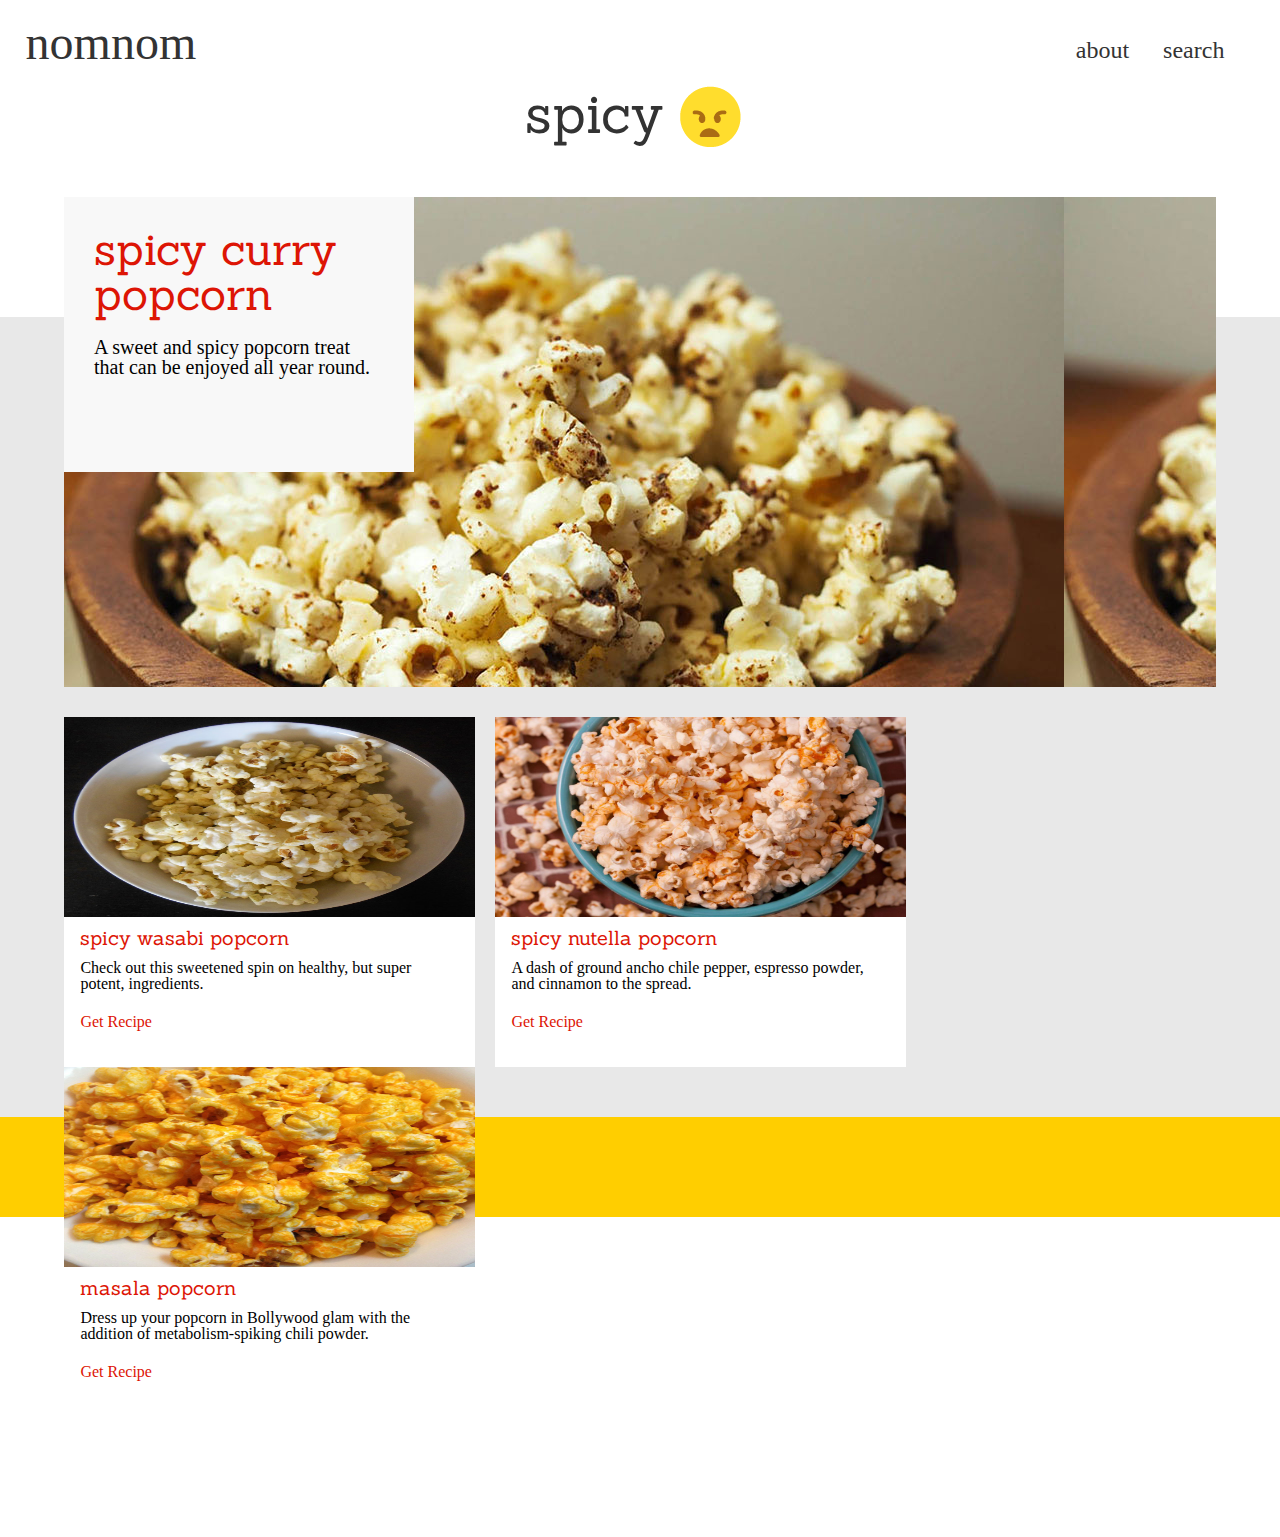
==== angry.html @ 7ad75a87 "first upload" ====
<!DOCTYPE html>
    <html>
        <head>
            <meta name=“description” content=“nomnom” />
            <meta name=“keywords” content=“nomnom” />
            <meta name=“author” content=“nomnom” />
            <link rel="stylesheet" type="text/css" href="css/normalize.css">
            <link rel="stylesheet" type="text/css" href="css/reset.css">
            <link rel="stylesheet" type="text/css" href="css/style.css">
            <title>nomnom</title>
            <script src="https://code.jquery.com/jquery-1.12.0.min.js"></script>
            <link href='https://fonts.googleapis.com/css?family=Sanchez:400,400italic' rel='stylesheet' type='text/css'>      
        </head>

        <body>
            <header>
                <div class="logo">
                    <a href="index.html">nomnom</a>
                </div>

                <nav>
                    <ul>
                        <li><a href="about.html">about</a></li>
                        <li><a href="search.html">search</a></li>
                    </ul>
                </nav>

            </header>

            <div class="title">
                <h1>spicy</h1>
                <div class="small-emoji">
                    <img src="images/angry-small.png">
                </div>
            </div>

            <div class="grey">

                <div class="structure">
                    <div id="featured-spicy">
                        <div class="recipe-title">
                            <a href="http://www.jollytime.com/recipe/spicy-curry-popcorn" target="_blank">spicy curry popcorn</a>
                            <p>A sweet and spicy popcorn treat that can be enjoyed all year round.</p>
                        </div>
                    </div>

                    <div class="more-recipes">
                        <div class="column">
                            <a href="http://www.jollytime.com/recipe/spicy-curry-popcorn" target="_blank">
                                <div class="column-img">
                                    <img src="images/wasabi.jpg">
                                </div>
                            </a>

                            <div class="column-text">
                                <p class="column-title"><a href="http://kitchenconfidante.com/simple-sundays-sweet-spicy-wasabi-popcorn-recipe" target="_blank">spicy wasabi popcorn</a></p>

                                <p class="column-blurb">Check out this sweetened spin on healthy, but super potent, ingredients.</p>

                                <div class="get-recipe">
                                    <a href="http://kitchenconfidante.com/simple-sundays-sweet-spicy-wasabi-popcorn-recipe">Get Recipe</a>
                                </div>
                            </div>
                        </div>

                        <div class="column">
                            <a href="http://www.jollytime.com/recipe/spicy-curry-popcorn" target="_blank">
                                <div class="column-img">
                                    <img src="images/spicy-nutella.jpg">
                                </div>
                            </a>

                            <div class="column-text">
                                <p class="column-title"><a href="http://www.ahealthyjalapeno.com/2012/02/spicy-nutella-popcorn-for-world-nutella.html" target="_blank">spicy nutella popcorn</a></p>

                                <p class="column-blurb">A dash of ground ancho chile pepper, espresso powder, and cinnamon to the spread.</p>

                                <div class="get-recipe">
                                    <a href="http://www.ahealthyjalapeno.com/2012/02/spicy-nutella-popcorn-for-world-nutella.html">Get Recipe</a>
                                </div>
                            </div>
                        </div>

                        <div class="column last">
                            <a href="http://www.veginspirations.com/2011/03/masala-popcorn.html" target="_blank">
                                <div class="column-img">
                                    <img src="images/masala.jpg">
                                </div>
                            </a>

                            <div class="column-text">
                                <p class="column-title"><a href="http://www.veginspirations.com/2011/03/masala-popcorn.html" target="_blank">masala popcorn</a></p>

                                <p class="column-blurb">Dress up your popcorn in Bollywood glam with the addition of metabolism-spiking chili powder.</p>

                                <div class="get-recipe">
                                    <a href="http://www.veginspirations.com/2011/03/masala-popcorn.html">Get Recipe</a>
                                </div>
                            </div>
                        </div>
                    </div>
                </div>
            </div>

            <footer>
            </footer> 
            <script src="js/main.js"></script>
          
        </body>
    </html>
---- css/style.css ----
* {
  box-sizing: border-box;
  -webkit-box-sizing: border-box;
  -moz-box-sizing: border-box;
}

header {
  overflow: hidden;
  position: relative;
  z-index: 9999;
}

nav {
  float: right;
  margin-top: 3%;
  margin-right: 2%;
  display: inline;
}

li {
  display: inline-block;
  font-family: Bryant-Bold;
  font-size: 24px;
  padding: 0px 30px 0px 0px;
}

li a {
  color: #333;
}

a {
  text-decoration: none;
}

p {
  font-family: Bryant-bold;
  font-size: 20px;
  color: #000;
}

@font-face {
  font-family: ‘Bryant’;
  src: url(Bryant.eot’);
  src: url(Bryant.woff’) format(‘woff’), 
       url(Bryant.ttf’) format(‘truetype’), 
             url(Bryant.svg’) format(‘svg’);

  font-family: ‘Bryant-bold’;
  src: url(Bryant-bold.eot’);
  src: url(Bryant-bold.woff’) format(‘woff’), 
       url(Bryant-bold.ttf’) format(‘truetype’), 
             url(Bryant-bold.svg’) format(‘svg’);
}

.speech-bubble {
  margin-top: 100px;
}

.speech-bubble h1 {
  font-family: "Sanchez";
  font-size: 2em;
  color: #000;
  text-align: center;
  margin-top: 100px;
  margin-bottom: 100px;
  width: 900px;
  position: relative;
  clear: both;
  margin: 0 auto;
}

.logo {
  font-family: Bryant-Bold;
  font-size: 48px;
  margin: 1.5% 0 0 2%;
  clear: both;
  float: left;
}

.logo a {
  color: #333333;
}

#top {
  width: 100%;
  height: 700px;
  background-size: cover;
  display: inline-block;
  margin: 0 auto;
}

video {
  position: absolute;
  top: 50%;
  left: 50%;
  -webkit-transform: translate(-50%, -50%);
  transform: translate(-50%, -50%);
  min-width: 100%;
  min-height: 100%;
  width: auto;
  height: auto;
  z-index: -1000;
  overflow: hidden;
}

.chevron {
  position: relative;
  width: 100px;
  margin: 0 auto;
  padding-top: 600px;
}

.omnom-text {
  text-align: center;
  display: table;
  width: 100%;
  height: 100%;
  position: absolute;
  top: 0;
  left: 0;
  z-index:10;
}

.omnom-text p {
  color: #333;
}

.omnom-text p {
  font-size: 70px;
  font-family: Sanchez;
  font-weight: 400;
  display: table-cell;
  vertical-align: middle;
  line-height: 70px;
  padding-bottom: 10px;
}

.emojis {
  text-align: center;
  margin-top: 50px;
  margin-bottom: 200px;
}

.happy {
  display: inline-block;
  margin-right: 50px;
}

.silly {
  display: inline-block;
  margin-right: 50px;
}

.sad {
  display: inline-block;
  margin-right: 50px;
}

.angry {
  display: inline-block;
  margin-right: 50px;
}

.daring {
  display: inline-block;
  margin-right: 50px;
}

.grey {
  background-color: #E8E8E8;
  margin-top: 150px;
  height: 800px;
}

.structure {
  top: -120px;
  position: relative;
  height: 700px;
  box-sizing: border-box;
}

.title {
  width: 18%;
  height: 100px;
  margin: 0 auto;
}

.title h1 {
  font-size: 3.43em;
  margin-top: 5%;
  margin-bottom: 1%;
  color: #333;
  font-family: "Sanchez";
  display: inline-block;
}

.small-emoji {
  display: inline-block;
  position: relative;
  top: 16px;
  left: 10px;
}

.title_menu {
  border: 1px solid #F8F8F8;
  border-radius: 5px;
  position: absolute;
  z-index: 2;
  width: 300px;
  background-color: #F8F8F8;
  padding: 0 1% 1% 1%;
  margin-top: 1%;
  display: none;
}

.title_menu li {
  display: block;
  border-bottom: 1px solid #C0C0C0;
  padding: 5% 0 5% 5%;
  color: #333;
  font-size: 1.25em;
}

#surprise {
  border: none;
}

.title:hover .title_menu {
  display: block;
}

/*sweet*/
.featured {
  margin: auto;
  width: 90%;
  height: 70%;
  background: url("../images/Apple-Pie-Popcorn1.jpg"); center center no-repeat;
  position: relative;
  box-sizing: border-box;
}

.recipe-title {
  font-family: Sanchez;
  font-size: 2.8em;
  padding-left: 30px;
  padding-top: 30px;
  padding-right: 30px;
  background-color: #F8F8F8;
  color: #dd1505;
  width: 350px;
  height: 275px;
  margin-top: 10px;
}

.recipe-title p {
  padding-top: 20px;
}

.recipe-title a {
  color: #dd1505;
}

.more-recipes {
  width: 90%;
  margin: 30px auto;
}

.column {
  background-color: #fff;
  width: 411px;
  height: 350px;
  margin-right: 20px;
  display: inline-block;
  float: left;
  box-sizing: border-box;
}

.column.last {
  background-color: #fff;
  width: 411px;
  height: 350px;
  display: inline-block;
  float: left;
  box-sizing: border-box;
}

.column-img img{
  width: 100%;
  height: 200px;
}

.column-text {
  padding: 2% 4% 0 4%;
}

.column-title {

}

.column-title a {
  color: #dd1505;
  font-family: "Sanchez";
}

.column-blurb {
  margin-top: 3%;
  font-size: 1em;
}

.get-recipe {
  padding-top: 6%;
}

.get-recipe a {
  text-decoration: none;
  font-family: Bryant-bold;
  font-size: 1em;
  color: #dd1505;
}

/*savory*/
#featured-savory {
  margin: auto;
  width: 90%;
  height: 70%;
  background: url("../images/lemony-kale.jpg"); center center no-repeat;
  position: relative;
  box-sizing: border-box;
}

/*sweet & salty*/
#featured-sweet-salty {
  margin: auto;
  width: 90%;
  height: 70%;
  background: url("../images/peanut-butter.jpg"); center center no-repeat;
  position: relative;
  box-sizing: border-box;
}

/*spicy*/
#featured-spicy {
  margin: auto;
  width: 90%;
  height: 70%;
  background: url("../images/spicy-curry.jpg"); center center no-repeat;
  position: relative;
  box-sizing: border-box;
}

footer {
  background-color: #ffce00;
  width: 100%;
  height: 100px;
}

.search-box {
  transition: width 0.6s, border-radius 0.6s, background 0.6s, box-shadow 0.6s;
  width: 40px;
  height: 30px;
  border-radius: 3px;
  border: none;
  cursor: pointer;
  background: #ebebeb;
}

.search-box + label .search-icon {
  color: black;
}
.search-box:hover {
/*  color: white;
  background: #c8c8c8;*/
  box-shadow: 0 0 0 3px #3d4752;
}
.search-box:hover + label .search-icon {
  color: white;
}
.search-box:focus {
  transition: width 0.6s cubic-bezier(0, 1.22, 0.66, 1.39), border-radius 0.6s, background 0.6s;
  border: none;
  outline: none;
  box-shadow: none;
  padding-left: 15px;
  cursor: text;
  width: 300px;
  border-radius: auto;
  background: #ebebeb;
  color: black;
}
.search-box:focus + label .search-icon {
  color: black;
}
.search-box:not(:focus) {
  text-indent: -5000px;
}

#search-submit {
  position: relative;
  left: -5000px;
}

.search-icon {
  position: relative;
  left: -30px;
  color: white;
  cursor: pointer;
}

.arrow {
    vertical-align: super;
    padding-left: 9px;
    display: inline-block;
}
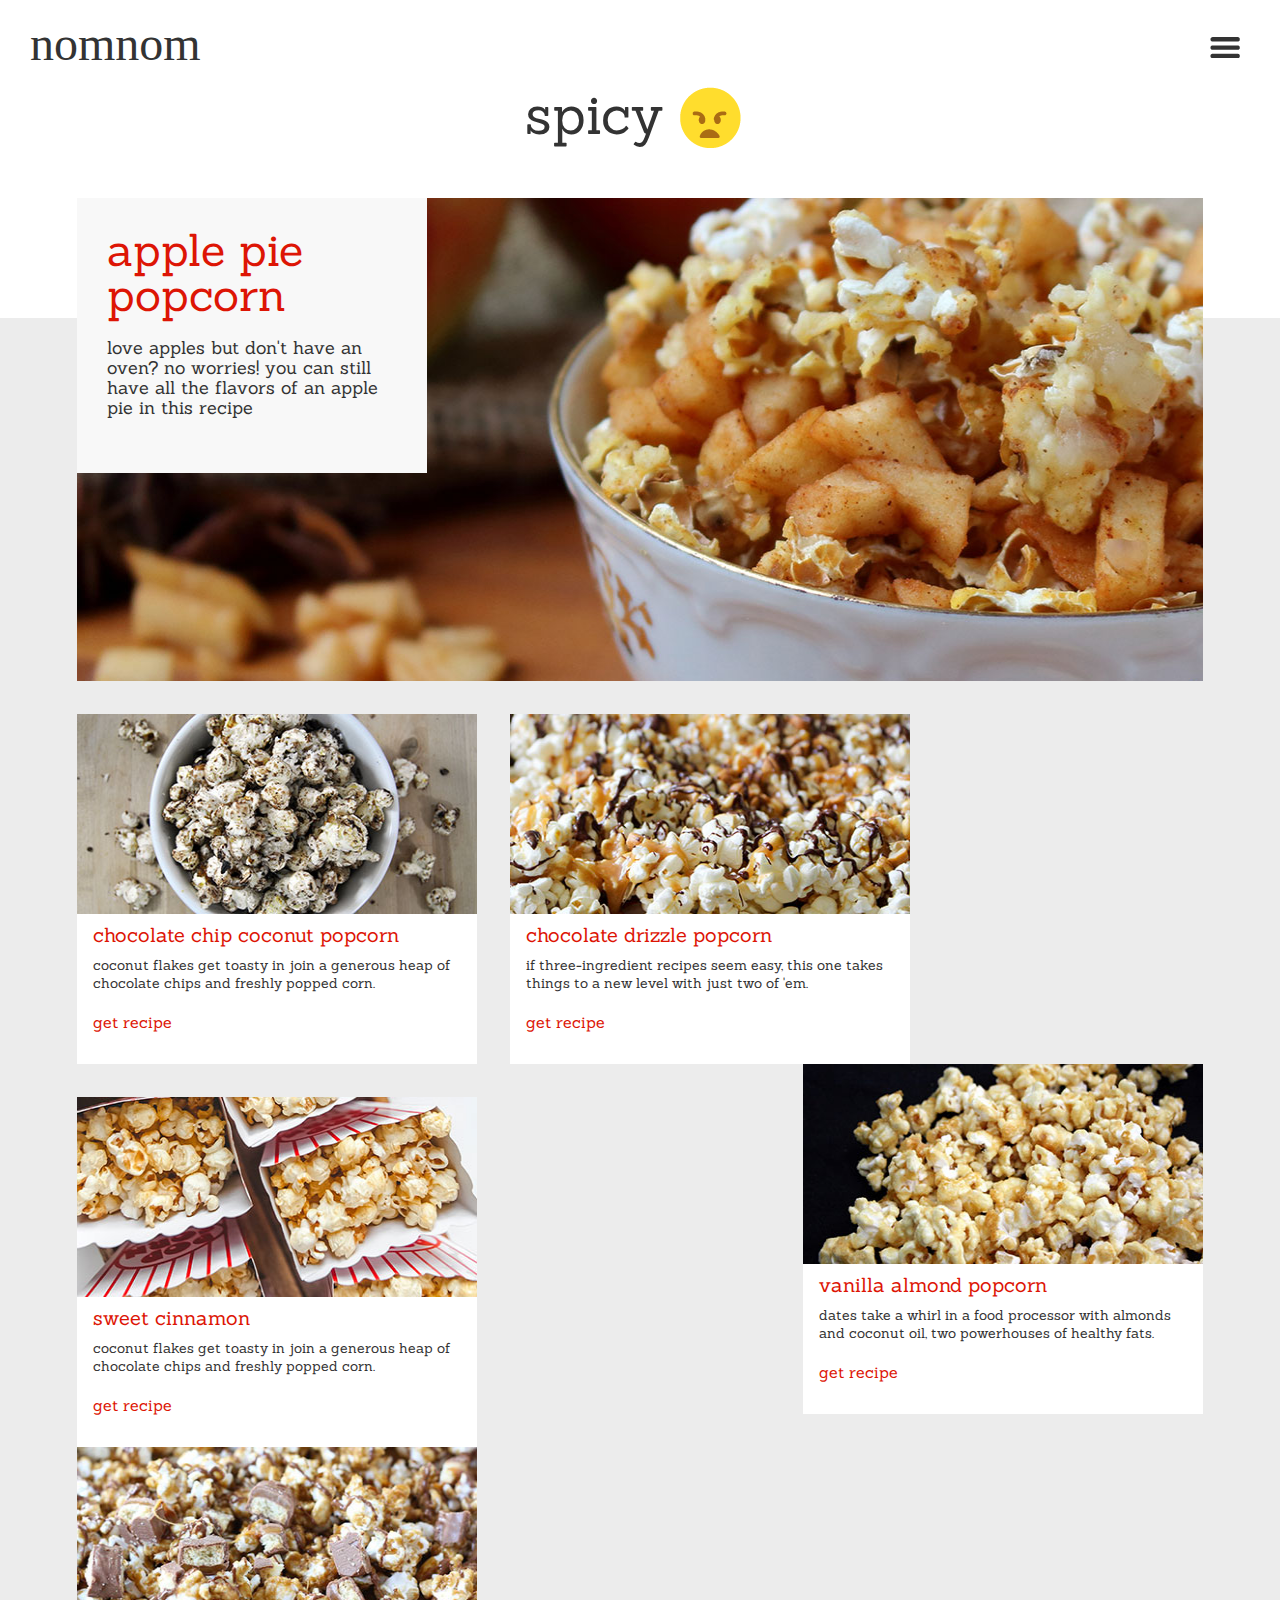
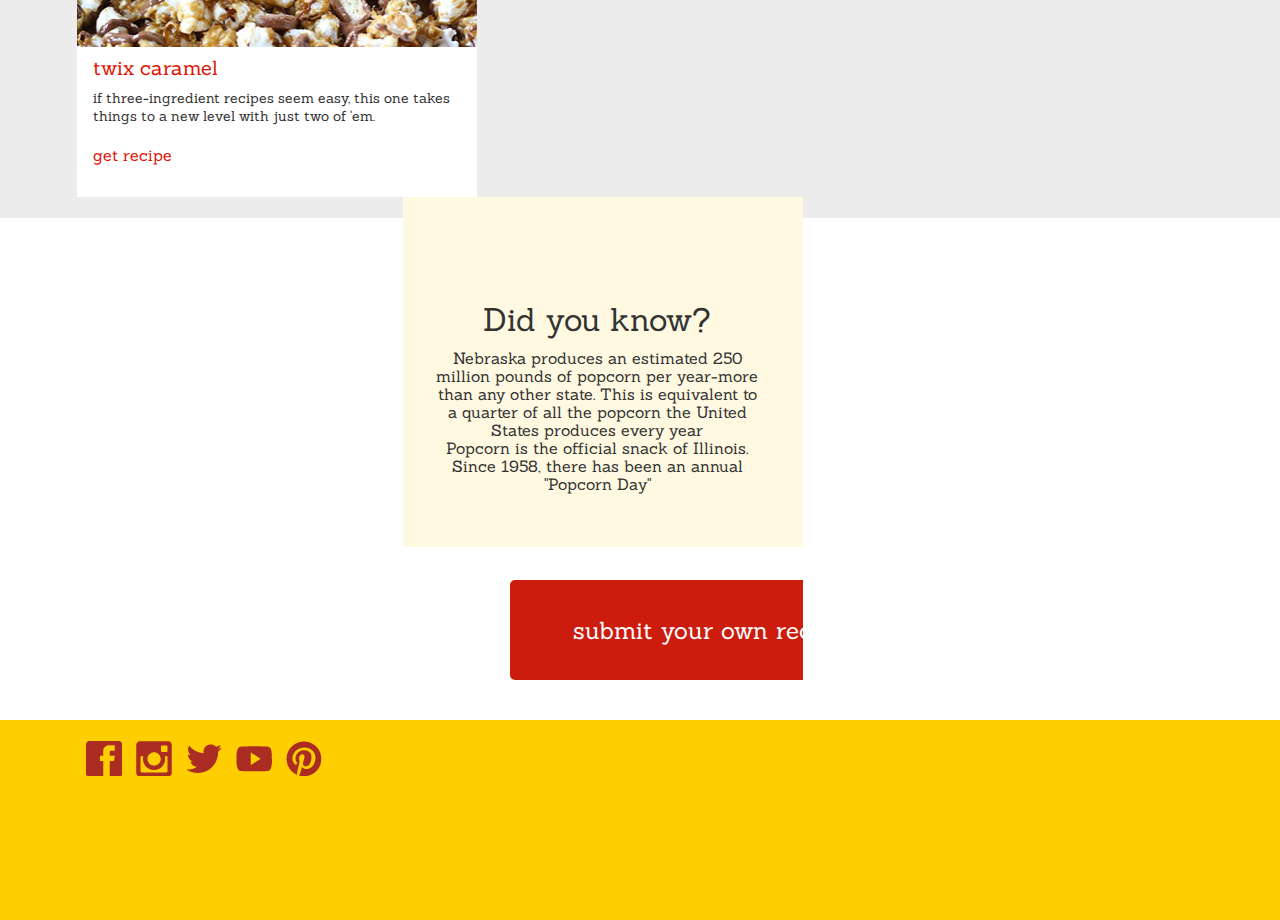
==== commit b903b2a0: "updates" ====
--- a/angry.html
+++ b/angry.html
@@ -7,25 +7,34 @@
             <link rel="stylesheet" type="text/css" href="css/normalize.css">
             <link rel="stylesheet" type="text/css" href="css/reset.css">
             <link rel="stylesheet" type="text/css" href="css/style.css">
-            <title>nomnom</title>
+            <title>angry nomnom</title>
             <script src="https://code.jquery.com/jquery-1.12.0.min.js"></script>
             <link href='https://fonts.googleapis.com/css?family=Sanchez:400,400italic' rel='stylesheet' type='text/css'>      
         </head>
 
-        <body>
+        <body id="recipe">
             <header>
                 <div class="logo">
                     <a href="index.html">nomnom</a>
                 </div>
 
+                <div class="hamburger-icon">
+                        <img src="images/hamburger.png">
+                </div>
+            </header>
                 <nav>
+                    <div class="cancel-icon">
+                        <img src="images/cancel.png">
+                    </div>
                     <ul>
-                        <li><a href="about.html">about</a></li>
-                        <li><a href="search.html">search</a></li>
+                        <li id="top-item"><a href="happy.html">sweet recipes</a></li>
+                        <li><a href="silly.html">savory recipes</a></li>
+                        <li><a href="angry.html">spicy recipes</a></li>
+                        <li><a href="sad.html">sweet &amp salty recipes</a></li>
+                        <li><a href="history.html">history of popcorn</a></li>
+                        <li id="last-item"><a href="popping-methods.html">traditional popping methods</a></li>
                     </ul>
                 </nav>
-
-            </header>
 
             <div class="title">
                 <h1>spicy</h1>
@@ -37,72 +46,153 @@
             <div class="grey">
 
                 <div class="structure">
-                    <div id="featured-spicy">
+                    <div class="featured">
                         <div class="recipe-title">
-                            <a href="http://www.jollytime.com/recipe/spicy-curry-popcorn" target="_blank">spicy curry popcorn</a>
-                            <p>A sweet and spicy popcorn treat that can be enjoyed all year round.</p>
+                            <a href="http://sweetasacookie.com/apple-pie-popcorn/" target="_blank">apple pie popcorn</a>
+                            <p>love apples but don't have an oven? no worries! you can still have all the flavors of an apple pie in this recipe</p>
                         </div>
                     </div>
 
-                    <div class="more-recipes">
-                        <div class="column">
-                            <a href="http://www.jollytime.com/recipe/spicy-curry-popcorn" target="_blank">
-                                <div class="column-img">
-                                    <img src="images/wasabi.jpg">
-                                </div>
-                            </a>
-
-                            <div class="column-text">
-                                <p class="column-title"><a href="http://kitchenconfidante.com/simple-sundays-sweet-spicy-wasabi-popcorn-recipe" target="_blank">spicy wasabi popcorn</a></p>
-
-                                <p class="column-blurb">Check out this sweetened spin on healthy, but super potent, ingredients.</p>
-
-                                <div class="get-recipe">
-                                    <a href="http://kitchenconfidante.com/simple-sundays-sweet-spicy-wasabi-popcorn-recipe">Get Recipe</a>
-                                </div>
-                            </div>
-                        </div>
-
-                        <div class="column">
-                            <a href="http://www.jollytime.com/recipe/spicy-curry-popcorn" target="_blank">
-                                <div class="column-img">
-                                    <img src="images/spicy-nutella.jpg">
-                                </div>
-                            </a>
-
-                            <div class="column-text">
-                                <p class="column-title"><a href="http://www.ahealthyjalapeno.com/2012/02/spicy-nutella-popcorn-for-world-nutella.html" target="_blank">spicy nutella popcorn</a></p>
-
-                                <p class="column-blurb">A dash of ground ancho chile pepper, espresso powder, and cinnamon to the spread.</p>
-
-                                <div class="get-recipe">
-                                    <a href="http://www.ahealthyjalapeno.com/2012/02/spicy-nutella-popcorn-for-world-nutella.html">Get Recipe</a>
-                                </div>
-                            </div>
-                        </div>
-
-                        <div class="column last">
-                            <a href="http://www.veginspirations.com/2011/03/masala-popcorn.html" target="_blank">
-                                <div class="column-img">
-                                    <img src="images/masala.jpg">
-                                </div>
-                            </a>
-
-                            <div class="column-text">
-                                <p class="column-title"><a href="http://www.veginspirations.com/2011/03/masala-popcorn.html" target="_blank">masala popcorn</a></p>
-
-                                <p class="column-blurb">Dress up your popcorn in Bollywood glam with the addition of metabolism-spiking chili powder.</p>
-
-                                <div class="get-recipe">
-                                    <a href="http://www.veginspirations.com/2011/03/masala-popcorn.html">Get Recipe</a>
-                                </div>
-                            </div>
-                        </div>
+                   <div class="recipe-parent cf">
+                        <div class="more-recipes">
+                            <div class="column">
+                                <a href="https://marlameridith.com/chocolate-chip-coconut-popcorn-recipe/" target="_blank">
+                                    <div class="column-img">
+                                        <img src="images/cacao-dusted-coconut-popcorn.jpg">
+                                    </div></a>
+
+                                <div class="column-text">
+                                    <p class="column-title"><a href="https://marlameridith.com/chocolate-chip-coconut-popcorn-recipe/" target="_blank">chocolate chip coconut popcorn</a></p>
+
+                                    <p class="column-blurb">coconut flakes get toasty in join a generous heap of chocolate chips and freshly popped corn.</p>
+
+                                    <div class="get-recipe">
+                                        <a href="https://marlameridith.com/chocolate-chip-coconut-popcorn-recipe/" target="_blank">get recipe</a>
+                                    </div>
+                                </div>
+                            </div>
+
+                            <div class="column">
+                                <a href="http://nutritiontwins.com/chocolate-drizzle-popcorn/" target="_blank">
+                                    <div class="column-img">
+                                        <img src="images/chocolate-drizzle.jpg">
+                                    </div></a>
+
+                                <div class="column-text">
+                                    <p class="column-title"><a href="http://nutritiontwins.com/chocolate-drizzle-popcorn/" target="_blank">chocolate drizzle popcorn</a></p>
+
+                                    <p class="column-blurb">if three-ingredient recipes seem easy, this one takes things to a new level with just two of 'em.</p>
+
+                                    <div class="get-recipe">
+                                        <a href="http://nutritiontwins.com/chocolate-drizzle-popcorn/" target="_blank">get recipe</a>
+                                    </div>
+                                </div>
+                            </div>
+
+                            <div id="column">
+                                <a href="http://realfoodrealdeals.com/vanilla-almond-popcorn/" target="_blank">
+                                    <div class="column-img">
+                                        <img src="images/vanilla-almond.jpg">
+                                    </div></a>
+
+                                    <div class="column-text">
+                                        <p class="column-title"><a href="http://realfoodrealdeals.com/vanilla-almond-popcorn/" target="_blank">vanilla almond popcorn</a></p>
+
+                                        <p class="column-blurb">dates take a whirl in a food processor with almonds and coconut oil, two powerhouses of healthy fats.</p>
+
+                                        <div class="get-recipe">
+                                        <a href="http://realfoodrealdeals.com/vanilla-almond-popcorn/" target="_blank">get recipe</a>
+                                        </div>
+                                    </div>
+                            </div>
+
+                            <div class="row-2">
+                                <div class="column">
+                                    <a href="http://wishwishwish.net/2015/01/cinema-sweet-popcorn-recipe/" target="_blank">
+                                        <div class="column-img">
+                                            <img src="images/cinnamon-sweet.jpg">
+                                        </div></a>
+
+                                    <div class="column-text">
+                                        <p class="column-title"><a href="http://wishwishwish.net/2015/01/cinema-sweet-popcorn-recipe/" target="_blank">sweet cinnamon</a></p>
+
+                                        <p class="column-blurb">coconut flakes get toasty in join a generous heap of chocolate chips and freshly popped corn.</p>
+
+                                        <div class="get-recipe">
+                                            <a href="http://wishwishwish.net/2015/01/cinema-sweet-popcorn-recipe/" target="_blank">get recipe</a>
+                                        </div>
+                                    </div>
+                                </div>
+
+                                <div class="column">
+                                    <a href="http://www.twopeasandtheirpod.com/twix-caramel-popcorn/" target="_blank">
+                                        <div class="column-img">
+                                            <img src="images/twix-caramel-popcorn.jpg">
+                                        </div></a>
+
+                                    <div class="column-text">
+                                    <p class="column-title"><a href="http://www.twopeasandtheirpod.com/twix-caramel-popcorn/" target="_blank">twix caramel</a></p>
+
+                                    <p class="column-blurb">if three-ingredient recipes seem easy, this one takes things to a new level with just two of 'em.</p>
+
+                                    <div class="get-recipe">
+                                        <a href="http://www.twopeasandtheirpod.com/twix-caramel-popcorn/" target="_blank">get recipe</a>
+                                    </div>
+                                </div>
+                            </div>
+
+                            <div class="did-you-know">
+                                    <div class="did-you-know-text">
+                                        <h1>Did you know?</h1>
+                                        <div class="text-1" style="font-family: Sanchez; font-size: 1em; line-height: 18px; color: #333;">Nebraska produces an estimated 250 million pounds of popcorn per year-more than any other state. This is equivalent to a quarter of all the popcorn the United States produces every year
+                                        </div>
+                                        <div class="text-2" style="font-family: Sanchez; font-size: 1em; line-height: 18px; color: #333;">Popcorn is the official snack of Illinois. Since 1958, there has been an annual "Popcorn Day"
+                                        </div>
+<!--                                         <div class="text-3" style="display:none;">Both the American Dietetic Association and the American Diabetes Association say that popcorn can be exchanged for bread for people on weight control diets
+                                        </div>
+                                        <div class="text-4" style="display:none;">Unpopped popcorn should not be stored in the refrigerator. The refrigerator will dry out the moisture in the kernels. Without the moisture, popcorn will not pop. The ideal place to store popcorn is in a cool, dry cupboard.
+                                        </div> -->                      
+                                    </div>
+                            </div>
+
+                            <button class="submit"> 
+                                <div>submit your own recipe</div>
+                            </button>
                     </div>
                 </div>
             </div>
 
-            <footer>
+            <footer class="happy-footer">
+                <ul>
+                    <li><a href="http://www.facebook.com" target="_blank">
+                            <div class="fb">
+                                <img src="images/fb.png">
+                            </div></a>
+                    </li>
+
+                    <li><a href="http://www.instagram.com" target="_blank">
+                            <div class="instagram">
+                                <img src="images/instagram.png">
+                            </div></a>
+                    </li>
+                    
+                    <li><a href="http://www.twitter.com" target="_blank">
+                            <div class="twitter">
+                                <img src="images/twitter.png">
+                            </div></a>
+                    </li>
+
+                    <li><a href="http://www.youtube.com" target="_blank">
+                            <div class="yt">
+                                <img src="images/yt.png">
+                            </div></a>
+                    </li>
+                    <li><a href="http://www.pinterest.com" target="_blank">
+                            <div class="pinterest">
+                                <img src="images/pinterest.png">
+                            </div></a>
+                    </li>
+                </ul>
             </footer> 
             <script src="js/main.js"></script>
           
--- a/css/style.css
+++ b/css/style.css
@@ -8,24 +8,97 @@
   overflow: hidden;
   position: relative;
   z-index: 9999;
+  width: auto;
+}
+
+html,
+body {
+  height: 100%;
+}
+
+.body-bg {
+  background-color: #FFF9E2;
+}
+
+
+.container-Cnt {
+  background-color: #FFF9E2;
 }
 
 nav {
-  float: right;
-  margin-top: 3%;
-  margin-right: 2%;
-  display: inline;
-}
-
-li {
-  display: inline-block;
+  background-color: #FFCE00;
+  width: 100% !important;
+  position: fixed;
+  height: 100%;
+  top: 0;
+  left: 0;
+  right: 0;
+  bottom: 0;
+  z-index: 9999;
+  display: none;
+}
+
+nav li {
+  font-family: Sanchez;
+  padding: 10px 30px 0px 0px;
+  font-size: 2em;
+  color: #333333;
+  text-align: center;
+  line-height: 54px;
+  border-bottom: 1px solid #FFE472;
+  padding-bottom: 18px;
+}
+
+nav li:hover {
+  background-color: #FFE472;
+}
+
+#top-item {
+  margin-top: 130px;
+}
+
+nav li #top-item:hover {
+  height: 100px;
+}
+
+#last-item {
+  border-bottom: none;
+}
+
+li a {
+  color: #333;
+
+}
+
+.logo {
   font-family: Bryant-Bold;
-  font-size: 24px;
-  padding: 0px 30px 0px 0px;
-}
-
-li a {
-  color: #333;
+  font-size: 3em;
+  margin: 20px 0 0px 30px;
+  float: left;
+}
+
+.logo a {
+  color: #333333;
+}
+
+.hamburger-icon {
+  display: inline-block;
+  margin: 36px 40px 0px 0px;
+  position: absolute;
+  top: 0;
+  right: 0;
+  z-index: 999;
+  cursor: pointer;
+}
+
+.cancel-icon {
+  display: inline-block;
+  margin: 32px 40px 0px 0px;
+  position: absolute;
+  top: 0;
+  right: 0;
+  z-index: 999;
+  cursor: pointer;
 }
 
 a {
@@ -33,11 +106,12 @@
 }
 
 p {
-  font-family: Bryant-bold;
+  font-family: Sanchez;
   font-size: 20px;
-  color: #000;
-}
-
+  color: #333333;
+}
+
+/*fonts*/
 @font-face {
   font-family: ‘Bryant’;
   src: url(Bryant.eot’);
@@ -52,41 +126,41 @@
              url(Bryant-bold.svg’) format(‘svg’);
 }
 
-.speech-bubble {
-  margin-top: 100px;
-}
-
-.speech-bubble h1 {
+.intro {
+  margin-top: 60px;
+  margin-bottom: 60px;
+  line-height: 35px;
+  text-align: center;
+}
+
+.intro h1 {
   font-family: "Sanchez";
-  font-size: 2em;
+  font-size: 1.8em;
   color: #000;
-  text-align: center;
+  display: inline-block;
   margin-top: 100px;
   margin-bottom: 100px;
-  width: 900px;
+  width: 45%;
   position: relative;
   clear: both;
   margin: 0 auto;
 }
 
-.logo {
-  font-family: Bryant-Bold;
-  font-size: 48px;
-  margin: 1.5% 0 0 2%;
-  clear: both;
-  float: left;
-}
-
-.logo a {
-  color: #333333;
+.intro-2 p{
+  font-size: 3em;
+  font-family: Sanchez;
+  text-align: center;
+  margin-bottom: 20px;
 }
 
 #top {
   width: 100%;
-  height: 700px;
+  height: 100%;
   background-size: cover;
   display: inline-block;
   margin: 0 auto;
+  position: relative;
+  overflow: hidden; 
 }
 
 video {
@@ -98,16 +172,20 @@
   min-width: 100%;
   min-height: 100%;
   width: auto;
-  height: auto;
-  z-index: -1000;
+  /*height: 100%;*/
+  z-index: -100;
   overflow: hidden;
 }
 
 .chevron {
-  position: relative;
-  width: 100px;
-  margin: 0 auto;
-  padding-top: 600px;
+  position: absolute;
+  left:0;
+  bottom:20px;
+  width: 100%;
+  text-align: center;
+}
+.chevron img {
+  display: inline-block;
 }
 
 .omnom-text {
@@ -118,27 +196,47 @@
   position: absolute;
   top: 0;
   left: 0;
-  z-index:10;
+  z-index: 10;
 }
 
 .omnom-text p {
-  color: #333;
-}
-
-.omnom-text p {
-  font-size: 70px;
+  font-size: 6em;
   font-family: Sanchez;
   font-weight: 400;
   display: table-cell;
   vertical-align: middle;
   line-height: 70px;
-  padding-bottom: 10px;
+  padding-bottom: 40px;
+  color: #333;
+}
+
+.omnom-text-2 p {
+  font-size: 2em;
+  text-align: center;
+  display: table;
+  width: 100%;
+  height: 100%;
+  position: absolute;
+  top: 0;
+  left: 0;
+  z-index: 10;
+  margin-top: 300px;
+}
+
+.omnom-text-2 p {
+  font-size: 30px;
+  font-family: Sanchez;
+  font-weight: 400;
+  display: table-cell;
+  vertical-align: middle;
+  line-height: 70px;
+  color: #333;
+  padding-top: 90px;
 }
 
 .emojis {
   text-align: center;
-  margin-top: 50px;
-  margin-bottom: 200px;
+  margin: 20px 0 50px 10px;
 }
 
 .happy {
@@ -146,30 +244,137 @@
   margin-right: 50px;
 }
 
+#happy-text p{
+  opacity: 0;
+  color: #333;
+  font-size: 1.5em;
+  margin-top: 10px;
+}
+
+.happy:hover #happy-text p{
+  opacity: 1;
+}
+
 .silly {
   display: inline-block;
   margin-right: 50px;
 }
 
+#silly-text p{
+  opacity: 0;
+  color: #333;
+  font-size: 1.5em;
+  margin-top: 10px;
+}
+
+.silly:hover #silly-text p{
+  opacity: 1;
+}
+
 .sad {
   display: inline-block;
   margin-right: 50px;
 }
 
+#sad-text p{
+  opacity: 0;
+  color: #333;
+  font-size: 1.5em;
+  margin-top: 10px;
+}
+
+.sad:hover #sad-text p{
+  opacity: 1;
+}
+
 .angry {
   display: inline-block;
   margin-right: 50px;
 }
 
-.daring {
-  display: inline-block;
-  margin-right: 50px;
+#angry-text p{
+  opacity: 0;
+  color: #333;
+  font-size: 1.5em;
+  margin-top: 10px;
+}
+
+.angry:hover #angry-text p{
+  opacity: 1;
+}
+
+#featured {
+  margin: 0 auto;
+  width: 88%;
+  height: 50vh;
+  background: url("../images/Apple-Pie-Popcorn1.jpg"); center center no-repeat;
+  background-size: cover;
+  box-sizing: border-box;
+  margin-bottom: 33px;
+  margin-top: 80px;
+}
+
+.tag {
+  background-color: #ffce00;
+  right: 6%;
+  margin-left: -5rem;
+  padding: .75rem .5rem;
+  position: absolute;
+  text-align: center;
+  text-transform: uppercase;
+  width: 11.25rem;
+}
+
+.tag p {
+  color: #ffffff;
+  text-align: center;
+  font-style: 1.25em; 
+  font-family: Bryant-Bold;
+}
+
+#recipe-title {
+  font-family: Sanchez;
+  font-size: 2em;
+  padding-left: 1em;
+  padding-top: 1.5%;
+  padding-right: 30px;
+  background-color: #fff;
+  color: #dd1505;
+  width: 380px;
+  height: 45%;
+  margin-top: 10px;
+}
+
+#recipe-title p {
+  font-family: Sanchez;
+  line-height: 20px;
+  font-size: .5em;
+  padding-top: 5%;
+}
+
+#recipe-title a {
+  color: #dd1505;
+}
+
+#get-recipe a {
+  text-decoration: none;
+  font-family: Sanchez;
+  font-size: 1em;
+  color: #CC1C0E;
+  margin-left: 2.5%;
+}
+
+/*general styes for each recipe page*/
+#recipe {
+  background-color: white;
 }
 
 .grey {
-  background-color: #E8E8E8;
+  background-color: #ECECEC;
   margin-top: 150px;
-  height: 800px;
+  top: 0;
+  left: 0;
+  height: 1500px;
 }
 
 .structure {
@@ -194,46 +399,32 @@
   display: inline-block;
 }
 
+.title-sad {
+  width: 30%;
+  margin-left: 20%;
+}
+
+.title-sad h1 {
+  font-size: 3.43em;
+  margin-top: 5%;
+  margin-bottom: 1%;
+  color: #333;
+  font-family: "Sanchez";
+  display: inline-block;
+}
+
 .small-emoji {
   display: inline-block;
   position: relative;
   top: 16px;
   left: 10px;
-}
-
-.title_menu {
-  border: 1px solid #F8F8F8;
-  border-radius: 5px;
-  position: absolute;
-  z-index: 2;
-  width: 300px;
-  background-color: #F8F8F8;
-  padding: 0 1% 1% 1%;
-  margin-top: 1%;
-  display: none;
-}
-
-.title_menu li {
-  display: block;
-  border-bottom: 1px solid #C0C0C0;
-  padding: 5% 0 5% 5%;
-  color: #333;
-  font-size: 1.25em;
-}
-
-#surprise {
-  border: none;
-}
-
-.title:hover .title_menu {
-  display: block;
 }
 
 /*sweet*/
 .featured {
   margin: auto;
-  width: 90%;
-  height: 70%;
+  width: 88%;
+  height: 69%;
   background: url("../images/Apple-Pie-Popcorn1.jpg"); center center no-repeat;
   position: relative;
   box-sizing: border-box;
@@ -254,33 +445,47 @@
 
 .recipe-title p {
   padding-top: 20px;
+  font-family: Sanchez;
+  line-height: 20px;
+  font-size: .4em;
 }
 
 .recipe-title a {
   color: #dd1505;
 }
 
+.recipe-parent {
+  width: 100%;
+  clear: both;
+}
+
 .more-recipes {
-  width: 90%;
-  margin: 30px auto;
+  width: 88%;
+  padding-top: 33px;
+  margin: 0 auto;
+}
+
+#more-recipes {
+  width: 88%;
+  margin: 0 auto;
+  overflow: hidden;
+  margin-bottom: 80px;
 }
 
 .column {
   background-color: #fff;
-  width: 411px;
+  width: 400px;
   height: 350px;
-  margin-right: 20px;
-  display: inline-block;
   float: left;
   box-sizing: border-box;
-}
-
-.column.last {
+  margin-right: 33px;
+}
+
+#column {
   background-color: #fff;
-  width: 411px;
+  width: 400px;
   height: 350px;
-  display: inline-block;
-  float: left;
+  float: right;
   box-sizing: border-box;
 }
 
@@ -291,10 +496,6 @@
 
 .column-text {
   padding: 2% 4% 0 4%;
-}
-
-.column-title {
-
 }
 
 .column-title a {
@@ -304,7 +505,9 @@
 
 .column-blurb {
   margin-top: 3%;
-  font-size: 1em;
+  font-size: .9em;
+  font-family: Sanchez;
+  line-height: 18px;
 }
 
 .get-recipe {
@@ -313,16 +516,16 @@
 
 .get-recipe a {
   text-decoration: none;
-  font-family: Bryant-bold;
+  font-family: Sanchez;
   font-size: 1em;
   color: #dd1505;
 }
 
 /*savory*/
-#featured-savory {
+.featured-savory {
   margin: auto;
-  width: 90%;
-  height: 70%;
+  width: 88%;
+  height: 69%;
   background: url("../images/lemony-kale.jpg"); center center no-repeat;
   position: relative;
   box-sizing: border-box;
@@ -348,67 +551,781 @@
   box-sizing: border-box;
 }
 
+.more-recipes .row-2 {
+  margin-top: 383px;
+  overflow: hidden;
+}
+
+.did-you-know {
+  background-color: #FFF9E2;
+  width: 400px;
+  height: 350px;
+  display: inline-block;
+  float: right;
+  box-sizing: border-box;
+}
+
+.did-you-know-text {
+  width: 90%;
+  padding-left: 7%;
+  padding-top: 25%;
+  text-align: center;
+}
+
+.did-you-know h1 {
+  font-size: 2em;
+  font-family: Sanchez;
+  color: #333;
+  padding-top: 2%;
+  padding-bottom: 4%;
+}
+
+.did-you-know p {
+  font-size: 1em;
+  font-family: Sanchez;
+  color: #333;
+  line-height: 18px;
+}
+
 footer {
   background-color: #ffce00;
   width: 100%;
+  height: 200px;
+}
+
+footer li .fb{
+  display: inline-block;
+  margin-top: 20px;
+  margin-left: 76px;
+}
+
+footer li {
+  display: inline-block;
+  text-align: center;
+  margin-left: 10px;
+}
+
+.happy-footer {
+  margin-top: 40px;
+}
+
+/*history*/
+#top-image {
+  background-color: #FFF1B6;
+  z-index: -100;
+  height: 100%;
+}
+
+.date p {
+  margin-top: 40px;
+  text-align: center;
+  font-size: 4em;
+  font-family: Sanchez;
+}
+
+.text-1 p {
+  margin-top: 10px;
+  text-align: center;
+  font-size: 1.5em;
+  font-family: Sanchez;
+}
+
+.divider-top {
+  border-top: 1px solid #FFCE00;
+  width: 300px;
+  margin-top: 16px;
+  margin-left: 570px;
+}
+
+.squanto {
+  text-align: center;
+  margin-top: 30px;
+}
+
+.text-2 p {
+  width: 52%;
+  text-align: center;
+  margin: 40px 0 100px 340px;
+  font-family: Sanchez;
+  line-height: 24px;
+}
+
+.second {
+  background-color: #fff;
+  width: 100%;
+  height: 600px;
+}
+
+.second .date p {
+  margin-top: 50px;
+  text-align: center;
+  font-size: 4em;
+  font-family: Sanchez;
+}
+
+.second .text-2 p {
+  width: 52%;
+  text-align: center;
+  margin-top: 100px;
+  margin-left: 340px;
+  font-family: Sanchez;
+}
+
+.states {
+  text-align: center;
+  margin-top: 50px;
+}
+
+.third {
+  background-color: #FFF1B6;
+  width: 100%;
+  height: 750px;
+}
+
+.third .date p {
+  padding-top: 50px;
+  text-align: center;
+  font-size: 4em;
+  font-family: Sanchez;
+}
+
+.third .text-2 p {
+  width: 52%;
+  text-align: center;
+  margin-top: 410px;
+  margin-left: 340px;
+  font-family: Sanchez;
+}
+
+.fourth {
+  background-color: #fff;
+  width: 100%;
+  height: 700px;
+}
+
+.fourth .date p {
+  text-align: center;
+  font-size: 4em;
+  font-family: Sanchez;
+}
+
+.fourth .text-2 p {
+  width: 52%;
+  text-align: center;
+  margin-top: 410px;
+  margin-left: 340px;
+  font-family: Sanchez;
+}
+
+/**
+ * For modern browsers
+ * 1. The space content is one way to avoid an Opera bug when the
+ *    contenteditable attribute is included anywhere else in the document.
+ *    Otherwise it causes space to appear at the top and bottom of elements
+ *    that are clearfixed.
+ * 2. The use of `table` rather than `block` is only necessary if using
+ *    `:before` to contain the top-margins of child elements.
+ */
+.cf:before,
+.cf:after {
+    content: " "; /* 1 */
+    display: table; /* 2 */
+}
+
+.cf:after {
+    clear: both;
+}
+
+/**
+ * For IE 6/7 only
+ * Include this rule to trigger hasLayout and contain floats.
+ */
+.cf {
+    *zoom: 1;
+}
+
+.submit {
+  font-family: Sanchez;
+  background-color: #CC1C0E;
+  border: none;
+  width: 400px;
   height: 100px;
-}
-
-.search-box {
-  transition: width 0.6s, border-radius 0.6s, background 0.6s, box-shadow 0.6s;
-  width: 40px;
-  height: 30px;
-  border-radius: 3px;
+  margin-top: 33px;
+  font-size: 1.5em;
+  color: white;
+  border-radius: 5px;
+  margin-left: 433px;
+}
+
+.submit:hover {
+  background-color: #B71B0E;
+}
+
+/*submit your own recipe*/
+.title-submit {
+  text-align: center;
+  margin-bottom: 5%;
+}
+
+.title-submit h1 {
+  font-size: 3.43em;
+  margin-top: 5%;
+  color: #333;
+  font-family: "Sanchez";
+  display: inline-block;
+}
+
+form {
+  width: 100%;
+  height: 50%;
+}
+
+.create-recipe {
+  float: left;
+  width: 90%;
+  margin: 1.5em 5%;
+  display: block;
+  box-sizing: border-box;
+}
+
+input {
+  color: red;
+  border: 0;
+  -webkit-appearance: none;
+  line-height: normal;
+  font-family: Sanchez;
+}
+
+.create-recipe__info {
+  width: 59.26%;
+  float: right;
+}
+
+.create-recipe__info li {
+  width: 100%;
+  margin: .5rem auto;
+  float: left;
+}
+
+.create-recipe__info li label {
+  float: left;
+  margin-bottom: .25rem;
+  margin-right: .25rem;
+  color: #333;
+  font-family: Sanchez;
+}
+
+.create-recipe__info li input[type="text"], .create-recipe__info li textarea {
+  float: left;
+  clear: both;
+  width: 100%;
+  height: 2.5rem;
+  line-height: 1.5rem;
+  padding: .25rem .5rem;
+  border-radius: 0;
+  color: #4d4d4d!important;
+  font-size: 1rem;
+}
+
+.create-recipe__left-rail {
+  width: 34%;
+  position: relative;
+  float: left;
+}
+
+.create-recipe__left-rail>div {
+  float: left;
+  width: 100%;
+}
+
+.create-recipe .add-photo {
+  width: 276px;
+  height: 185px;
+  margin-left: 0;
+}
+
+.create-recipe .icon--picture.gray {
+  width: 276px;
+  height: 185px;
+  background-position: center 35px;
+  background-size: 36%;
+  position: relative;
+  left: 0;
+  top: 0;
+  display: block;
+  transform: scale(1);
+  opacity: .7;
+}
+
+.icon--picture.gray {
+  background-image: url(http://images.media-allrecipes.com/ar-images/icons/pic-icon-gray.svg);
+}
+
+.create-recipe__info.stats {
+  width: 100%;
+}
+
+.create-recipe__info.stats li {
+  width: 110px;
+  white-space: nowrap;
+  margin-left: 0;
+  margin-right: 0;
+}
+
+.create-recipe__info.stats li {
+  margin-left: 60px;
+}
+
+.create-recipe__info.stats li label {
+  white-space: nowrap;
+}
+
+.create-recipe__info li input[type="text"], .create-recipe__info li textarea {
+  float: left;
+  clear: both;
+  width: 100%;
+  height: 2.5rem;
+  line-height: 1.5rem;
+  padding: .25rem .5rem;
+  border-radius: 0;
+  color: #4d4d4d!important;
+  font-size: 1rem;
+}
+
+.create-recipe__info.stats li .italic, .create-recipe__info.stats li .grid-col__video__text {
+  font-family: Sanchez;
+  font-style: italic;
+}
+
+/* RESPONSIVE: Tablet*/
+@media only screen and (min-width: 768px) and (max-width: 1024px) {
+.logo {
+  margin-left: 15px;
+  }
+
+.hamburger-icon {
+  margin-right: 20px;
+}
+}
+
+/* RESPONSIVE: Phone*/
+@media only screen and (max-width: 767px) {
+/*global*/
+.logo {
+  font-family: Bryant-Bold;
+  font-size: 2em;
+  margin: 16px 0 0px 20px;
+  float: left;
+}
+
+.hamburger-icon {
+  display: inline-block;
+  margin: 20px 25px 0px 0px;
+  position: absolute;
+  top: 0;
+  right: 0;
+  z-index: 999;
+  cursor: pointer;
+}
+
+.cancel-icon {
+  display: inline-block;
+  margin: 23px 32px 0px 0px;
+  position: absolute;
+  top: 0;
+  right: 0;
+  z-index: 999;
+  cursor: pointer;
+}
+
+nav li {
+  font-family: Sanchez;
+  padding: 0px 30px 0px 0px;
+  font-size: 2em;
+  color: #333333;
+  text-align: center;
+  line-height: 54px;
+  border-bottom: 1px solid #FFE472;
+  padding-bottom: 18px;
+  padding-left: 20px;
+}
+
+/*phone homepage*/
+.omnom-text {
+  text-align: center;
+  display: table;
+  width: 100%;
+  height: 100%;
+  position: absolute;
+  top: 0;
+  left: 0;
+  z-index: 10;
+}
+
+.omnom-text p {
+  font-size: 3em;
+  font-family: Sanchez;
+  font-weight: 400;
+  display: table-cell;
+  vertical-align: middle;
+  line-height: 70px;
+  padding-bottom: 40px;
+  color: #333;
+}
+
+.omnom-text-2 p{
+  font-size: 1.5em;
+  text-align: center;
+  display: table;
+  width: 100%;
+  height: 100%;
+  position: absolute;
+  top: 20;
+  left: 0;
+  z-index: 10;
+  line-height: 22px;
+}
+
+.intro h1 {
+  font-family: "Sanchez";
+  font-size: 1.3em;
+  color: #000;
+  display: inline-block;
+  margin-top: 100px;
+  margin-bottom: 100px;
+  width: 90%;
+  position: relative;
+  clear: both;
+  margin: 0 auto;
+  line-height: 28px;
+}
+
+.intro-2 p{
+  font-size: 2em;
+  font-family: Sanchez;
+  text-align: center;
+  margin-bottom: 20px;
+}
+
+.emojis {
+  text-align: center;
+  padding-left: 30px;
+}
+
+#happy-text p{
+  opacity: 0;
+  color: #333;
+  font-size: 1.5em;
+  margin-top: 10px;
+  margin-bottom: 14px;
+}
+
+#silly-text p{
+  opacity: 0;
+  color: #333;
+  font-size: 1.5em;
+  margin-top: 10px;
+  margin-bottom: 14px;
+}
+
+#sad-text p{
+  opacity: 0;
+  color: #333;
+  font-size: 1.5em;
+  margin-top: 10px;
+  margin-bottom: 14px;
+}
+
+/*phone happy*/
+#recipe {
+  background-color: white;
+}
+
+#featured {
+  margin: 0 auto;
+  width: 88%;
+  height: 50vh;
+  background: url("../images/Apple-Pie-Popcorn1.jpg"); center center no-repeat;
+  background-size: cover;
+  box-sizing: border-box;
+  margin-bottom: 33px;
+  margin-top: 80px;
+}
+/*
+.tag {
+  background-color: #CC1C0E;
+  left: 50%;
+  margin-left: -5rem;
+  padding: .75rem .5rem;
+  position: absolute;
+  text-align: center;
+  text-transform: uppercase;
+  top: 82rem;
+  width: 11.25rem;
+  z-index: 2;
+}
+
+.tag p {
+  color: #ffffff;
+  text-align: center;
+  font-style: 1.25em; 
+  font-family: Bryant-Bold;
+}*/
+
+#recipe-title {
+  font-family: Sanchez;
+  font-size: 2em;
+  padding-left: 1em;
+  padding-top: 1.5%;
+  background-color: #fff;
+  color: #dd1505;
+  width: 100%;
+  height: 40%;
+  margin-top: 10px;
+}
+
+#recipe-title p {
+  padding-top: 10px;
+  font-family: Sanchez;
+  line-height: 20px;
+  font-size: .5em;
+}
+
+#recipe-title a {
+  color: #dd1505;
+}
+
+#get-recipe a {
+  text-decoration: none;
+  font-family: Sanchez;
+  font-size: .5em;
+  color: #CC1C0E;
+}
+
+.grey {
+  background-color: #ECECEC;
+  margin-top: 150px;
+  top: 0;
+  left: 0;
+  height: 2500px;
+}
+
+.structure {
+  top: -120px;
+  position: relative;
+  height: 700px;
+  box-sizing: border-box;
+}
+
+.title {
+  width: 18%;
+  margin: 0 auto;
+}
+
+.title h1 {
+  font-size: 3.43em;
+  margin-top: 5%;
+  color: #333;
+  font-family: "Sanchez";
+  display: inline-block;
+}
+
+.small-emoji {
+  display: inline-block;
+  position: relative;
+  top: 16px;
+  left: 10px;
+}
+
+.featured {
+  margin: auto;
+  width: 94%;
+  height: 350px;
+  background: url("../images/Apple-Pie-Popcorn1.jpg"); center center no-repeat;
+  position: relative;
+  box-sizing: border-box;
+}
+
+.recipe-title {
+  font-family: Sanchez;
+  font-size: 1.25em;
+  padding-left: 30px;
+  padding-top: 20px;
+  padding-right: 30px;
+  background-color: #F8F8F8;
+  color: #dd1505;
+  width: 380px;
+  height: 33%;
+  margin-top: 10px;
+}
+
+.recipe-title p {
+  padding-top: 12px;
+  font-family: Sanchez;
+  line-height: 16px;
+  font-size: .7em;
+}
+
+.recipe-title a {
+  color: #dd1505;
+}
+
+.recipe-parent {
+  width: 100%;
+  clear: both;
+}
+
+.more-recipes {
+  width: 94%;
+  padding-top: 33px;
+  margin: 0 auto;
+}
+
+.column {
+  background-color: #fff;
+  width: 100%;
+  height: 350px;
+  box-sizing: border-box;
+  margin-bottom: 10px;
+}
+
+#column {
+  background-color: #fff;
+  width: 100%;
+  height: 350px;
+  box-sizing: border-box;
+  margin-bottom: 10px;
+}
+
+.column-img img{
+  width: 100%;
+  height: 200px;
+}
+
+.column-text {
+  padding: 2% 4% 0 4%;
+}
+
+.column-title a {
+  color: #dd1505;
+  font-family: "Sanchez";
+}
+
+.column-blurb {
+  margin-top: 3%;
+  font-size: .9em;
+  font-family: Sanchez;
+  line-height: 18px;
+}
+
+.get-recipe {
+  padding-top: 6%;
+}
+
+.get-recipe a {
+  text-decoration: none;
+  font-family: Sanchez;
+  font-size: 1em;
+  color: #dd1505;
+}
+
+.more-recipes .row-2 {
+  clear: both;
+  margin-bottom: 33px;
+}
+
+.did-you-know {
+  background-color: #FFF9E2;
+  width: 400px;
+  height: 350px;
+  display: inline-block;
+  box-sizing: border-box;
+  text-align: center;
+}
+
+.did-you-know-text {
+  width: 90%;
+  padding-left: 12%;
+  padding-top: 28%;
+  text-align: center;
+}
+
+.did-you-know h1 {
+  font-size: 2em;
+  font-family: Sanchez;
+  color: #333;
+  padding-top: 2%;
+  padding-bottom: 4%;
+}
+
+.did-you-know p {
+  font-size: 1em;
+  font-family: Sanchez;
+  color: #333;
+  line-height: 18px;
+}
+
+.submit {
+  font-family: Sanchez;
+  background-color: #CC1C0E;
   border: none;
-  cursor: pointer;
-  background: #ebebeb;
-}
-
-.search-box + label .search-icon {
-  color: black;
-}
-.search-box:hover {
-/*  color: white;
-  background: #c8c8c8;*/
-  box-shadow: 0 0 0 3px #3d4752;
-}
-.search-box:hover + label .search-icon {
+  width: 94%;
+  height: 100px;
+  margin-top: 33px;
+  font-size: 1em;
   color: white;
-}
-.search-box:focus {
-  transition: width 0.6s cubic-bezier(0, 1.22, 0.66, 1.39), border-radius 0.6s, background 0.6s;
-  border: none;
-  outline: none;
-  box-shadow: none;
-  padding-left: 15px;
-  cursor: text;
-  width: 300px;
-  border-radius: auto;
-  background: #ebebeb;
-  color: black;
-}
-.search-box:focus + label .search-icon {
-  color: black;
-}
-.search-box:not(:focus) {
-  text-indent: -5000px;
-}
-
-#search-submit {
-  position: relative;
-  left: -5000px;
-}
-
-.search-icon {
-  position: relative;
-  left: -30px;
-  color: white;
-  cursor: pointer;
-}
-
-.arrow {
-    vertical-align: super;
-    padding-left: 9px;
-    display: inline-block;
-}
-
+  border-radius: 5px;
+  position: relative;
+}
+
+.submit:hover {
+  background-color: #B71B0E;
+}
+
+/*phone history*/
+#top-image {
+  z-index: -100;
+  height: 100%;
+}
+
+.date p {
+  margin-top: 40px;
+  text-align: center;
+  font-size: 2.7em;
+  font-family: Sanchez;
+}
+
+.text-1 p {
+  margin-top: 10px;
+  position: relative;
+  text-align: center;
+  font-size: 1.4em;
+  font-family: Sanchez;
+}
+
+.title {
+  width: 18%;
+  height: 100px;
+  margin: 0 auto;
+}
+
+.title h1 {
+  font-size: 2.5em;
+  margin-top: 5%;
+  margin-bottom: 1%;
+  color: #333;
+  font-family: "Sanchez";
+  display: inline-block;
+  text-align: center;
+}
+
+footer {
+  background-color: #ffce00;
+  width: 100%;
+  height: 150px;
+}
+
+footer li .fb{
+  margin-left: 70px;
+}
+}
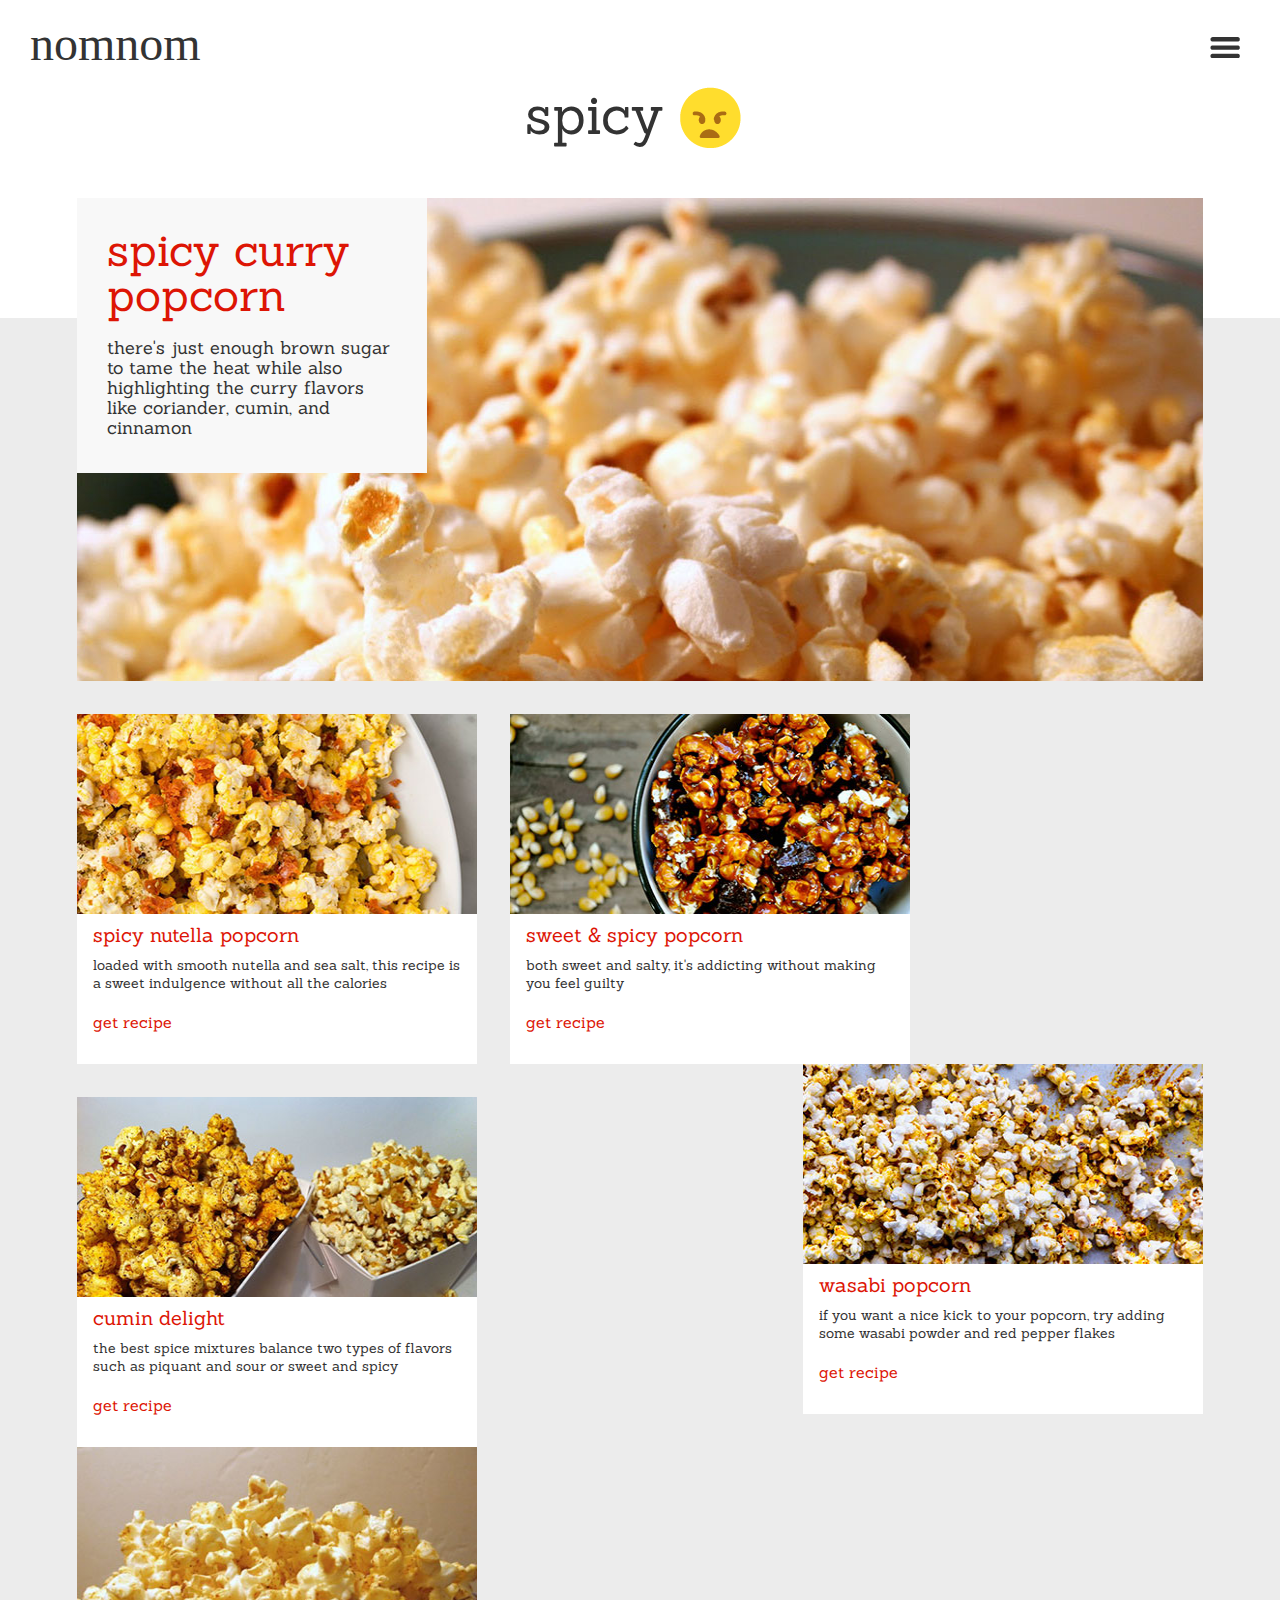
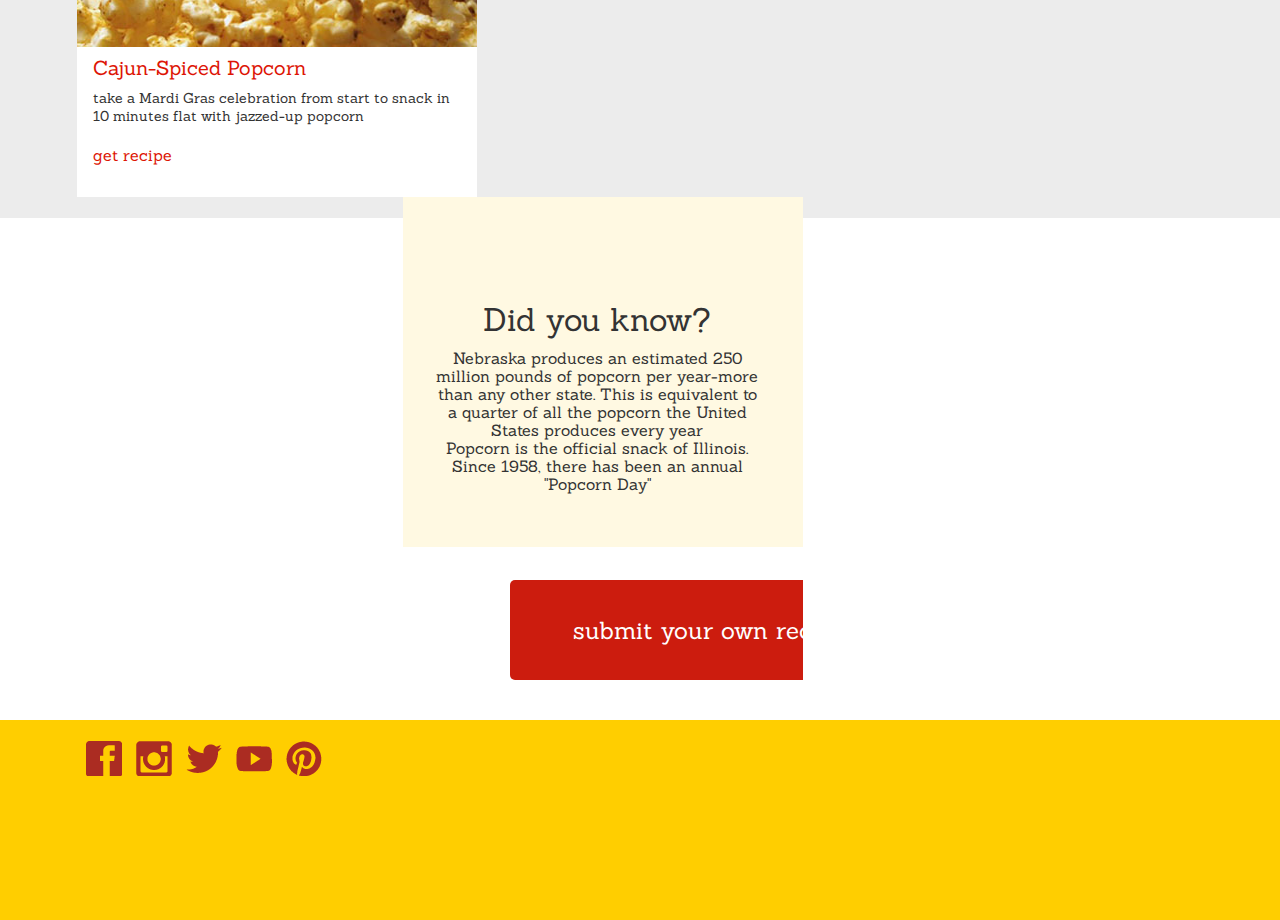
==== commit 17bd12db: "updates" ====
--- a/angry.html
+++ b/angry.html
@@ -46,97 +46,97 @@
             <div class="grey">
 
                 <div class="structure">
-                    <div class="featured">
+                    <div class="featured-spicy">
                         <div class="recipe-title">
-                            <a href="http://sweetasacookie.com/apple-pie-popcorn/" target="_blank">apple pie popcorn</a>
-                            <p>love apples but don't have an oven? no worries! you can still have all the flavors of an apple pie in this recipe</p>
+                            <a href="http://www.kitchentreaty.com/spicy-curry-popcorn/" target="_blank">spicy curry popcorn</a>
+                            <p> there's just enough brown sugar to tame the heat while also highlighting the curry flavors like coriander, cumin, and cinnamon</p>
                         </div>
                     </div>
 
                    <div class="recipe-parent cf">
                         <div class="more-recipes">
                             <div class="column">
-                                <a href="https://marlameridith.com/chocolate-chip-coconut-popcorn-recipe/" target="_blank">
+                                <a href="http://www.kitchentreaty.com/spicy-curry-popcorn/" target="_blank">
                                     <div class="column-img">
-                                        <img src="images/cacao-dusted-coconut-popcorn.jpg">
+                                        <img src="images/spicy-nutella.jpg">
                                     </div></a>
 
                                 <div class="column-text">
-                                    <p class="column-title"><a href="https://marlameridith.com/chocolate-chip-coconut-popcorn-recipe/" target="_blank">chocolate chip coconut popcorn</a></p>
+                                    <p class="column-title"><a href="http://www.kitchentreaty.com/spicy-curry-popcorn/" target="_blank">spicy nutella popcorn</a></p>
 
-                                    <p class="column-blurb">coconut flakes get toasty in join a generous heap of chocolate chips and freshly popped corn.</p>
+                                    <p class="column-blurb">loaded with smooth nutella and sea salt, this recipe is a sweet indulgence without all the calories</p>
 
                                     <div class="get-recipe">
-                                        <a href="https://marlameridith.com/chocolate-chip-coconut-popcorn-recipe/" target="_blank">get recipe</a>
+                                        <a href="http://www.kitchentreaty.com/spicy-curry-popcorn/" target="_blank">get recipe</a>
                                     </div>
                                 </div>
                             </div>
 
                             <div class="column">
-                                <a href="http://nutritiontwins.com/chocolate-drizzle-popcorn/" target="_blank">
+                                <a href="http://www.savorysimple.net/sweet-and-spicy-curried-popcorn/" target="_blank">
                                     <div class="column-img">
-                                        <img src="images/chocolate-drizzle.jpg">
+                                        <img src="images/sweet-spicy.jpg">
                                     </div></a>
 
                                 <div class="column-text">
-                                    <p class="column-title"><a href="http://nutritiontwins.com/chocolate-drizzle-popcorn/" target="_blank">chocolate drizzle popcorn</a></p>
+                                    <p class="column-title"><a href="http://www.savorysimple.net/sweet-and-spicy-curried-popcorn/" target="_blank">sweet &amp spicy popcorn</a></p>
 
-                                    <p class="column-blurb">if three-ingredient recipes seem easy, this one takes things to a new level with just two of 'em.</p>
+                                    <p class="column-blurb">both sweet and salty, it's addicting without making you feel guilty</p>
 
                                     <div class="get-recipe">
-                                        <a href="http://nutritiontwins.com/chocolate-drizzle-popcorn/" target="_blank">get recipe</a>
+                                        <a href="http://www.savorysimple.net/sweet-and-spicy-curried-popcorn/" target="_blank">get recipe</a>
                                     </div>
                                 </div>
                             </div>
 
                             <div id="column">
-                                <a href="http://realfoodrealdeals.com/vanilla-almond-popcorn/" target="_blank">
+                                <a href="http://brooklynfarmgirl.com/2013/12/31/wasabi-soy-sauce-popcorn/" target="_blank">
                                     <div class="column-img">
-                                        <img src="images/vanilla-almond.jpg">
+                                        <img src="images/wasabi.jpg">
                                     </div></a>
 
                                     <div class="column-text">
-                                        <p class="column-title"><a href="http://realfoodrealdeals.com/vanilla-almond-popcorn/" target="_blank">vanilla almond popcorn</a></p>
+                                        <p class="column-title"><a href="http://brooklynfarmgirl.com/2013/12/31/wasabi-soy-sauce-popcorn/" target="_blank">wasabi popcorn</a></p>
 
-                                        <p class="column-blurb">dates take a whirl in a food processor with almonds and coconut oil, two powerhouses of healthy fats.</p>
+                                        <p class="column-blurb">if you want a nice kick to your popcorn, try adding some wasabi powder and red pepper flakes</p>
 
                                         <div class="get-recipe">
-                                        <a href="http://realfoodrealdeals.com/vanilla-almond-popcorn/" target="_blank">get recipe</a>
+                                        <a href="http://brooklynfarmgirl.com/2013/12/31/wasabi-soy-sauce-popcorn/" target="_blank">get recipe</a>
                                         </div>
                                     </div>
                             </div>
 
                             <div class="row-2">
                                 <div class="column">
-                                    <a href="http://wishwishwish.net/2015/01/cinema-sweet-popcorn-recipe/" target="_blank">
+                                    <a href="http://www.foodnetwork.com/recipes/food-network-kitchens/spiced-popcorn-recipe.html" target="_blank">
                                         <div class="column-img">
-                                            <img src="images/cinnamon-sweet.jpg">
+                                            <img src="images/spiced-cumin.jpg">
                                         </div></a>
 
                                     <div class="column-text">
-                                        <p class="column-title"><a href="http://wishwishwish.net/2015/01/cinema-sweet-popcorn-recipe/" target="_blank">sweet cinnamon</a></p>
+                                        <p class="column-title"><a href="http://www.foodnetwork.com/recipes/food-network-kitchens/spiced-popcorn-recipe.html" target="_blank">cumin delight</a></p>
 
-                                        <p class="column-blurb">coconut flakes get toasty in join a generous heap of chocolate chips and freshly popped corn.</p>
+                                        <p class="column-blurb">the best spice mixtures balance two types of flavors such as piquant and sour or sweet and spicy</p>
 
                                         <div class="get-recipe">
-                                            <a href="http://wishwishwish.net/2015/01/cinema-sweet-popcorn-recipe/" target="_blank">get recipe</a>
+                                            <a href="http://www.foodnetwork.com/recipes/food-network-kitchens/spiced-popcorn-recipe.html" target="_blank">get recipe</a>
                                         </div>
                                     </div>
                                 </div>
 
                                 <div class="column">
-                                    <a href="http://www.twopeasandtheirpod.com/twix-caramel-popcorn/" target="_blank">
+                                    <a href="http://allrecipes.com/recipe/149548/cajun-spiced-popcorn/" target="_blank">
                                         <div class="column-img">
-                                            <img src="images/twix-caramel-popcorn.jpg">
+                                            <img src="images/cajun-spiced.jpg">
                                         </div></a>
 
                                     <div class="column-text">
-                                    <p class="column-title"><a href="http://www.twopeasandtheirpod.com/twix-caramel-popcorn/" target="_blank">twix caramel</a></p>
+                                    <p class="column-title"><a href="http://allrecipes.com/recipe/149548/cajun-spiced-popcorn/" target="_blank">Cajun-Spiced Popcorn</a></p>
 
-                                    <p class="column-blurb">if three-ingredient recipes seem easy, this one takes things to a new level with just two of 'em.</p>
+                                    <p class="column-blurb">take a Mardi Gras celebration from start to snack in 10 minutes flat with jazzed-up popcorn</p>
 
                                     <div class="get-recipe">
-                                        <a href="http://www.twopeasandtheirpod.com/twix-caramel-popcorn/" target="_blank">get recipe</a>
+                                        <a href="http://allrecipes.com/recipe/149548/cajun-spiced-popcorn/" target="_blank">get recipe</a>
                                     </div>
                                 </div>
                             </div>
@@ -155,9 +155,7 @@
                                     </div>
                             </div>
 
-                            <button class="submit"> 
-                                <div>submit your own recipe</div>
-                            </button>
+                            <a href="submit-your-own.html"><button type="button" class="submit">submit your own recipe</button></a>
                     </div>
                 </div>
             </div>
--- a/css/style.css
+++ b/css/style.css
@@ -531,6 +531,10 @@
   box-sizing: border-box;
 }
 
+.featured-savory .recipe-title {
+  height: 300px;
+}
+
 /*sweet & salty*/
 #featured-sweet-salty {
   margin: auto;
@@ -542,13 +546,17 @@
 }
 
 /*spicy*/
-#featured-spicy {
+.featured-spicy {
   margin: auto;
-  width: 90%;
-  height: 70%;
+  width: 88%;
+  height: 69%;
   background: url("../images/spicy-curry.jpg"); center center no-repeat;
   position: relative;
   box-sizing: border-box;
+}
+
+.featured-savory .recipe-title {
+  height: 300px;
 }
 
 .more-recipes .row-2 {
@@ -847,14 +855,15 @@
 .create-recipe .icon--picture.gray {
   width: 276px;
   height: 185px;
-  background-position: center 35px;
-  background-size: 36%;
+  background-position: center 43px;
+  background-size: 53%;
   position: relative;
   left: 0;
   top: 0;
   display: block;
   transform: scale(1);
   opacity: .7;
+  cursor: pointer;
 }
 
 .icon--picture.gray {
@@ -873,7 +882,7 @@
 }
 
 .create-recipe__info.stats li {
-  margin-left: 60px;
+  margin-right: 30px;
 }
 
 .create-recipe__info.stats li label {
@@ -896,6 +905,25 @@
   font-family: Sanchez;
   font-style: italic;
 }
+
+.submit-btn {
+  font-family: Sanchez;
+  background-color: #CC1C0E;
+  border: none;
+  width: 10%;
+  height: 50px;
+  margin-right: 74px;
+  float: right;
+  font-size: 1.25em;
+  color: white;
+  border-radius: 5px;
+  position: relative;
+}
+
+.submit-btn:hover {
+  background-color: #B71B0E;
+}
+
 
 /* RESPONSIVE: Tablet*/
 @media only screen and (min-width: 768px) and (max-width: 1024px) {
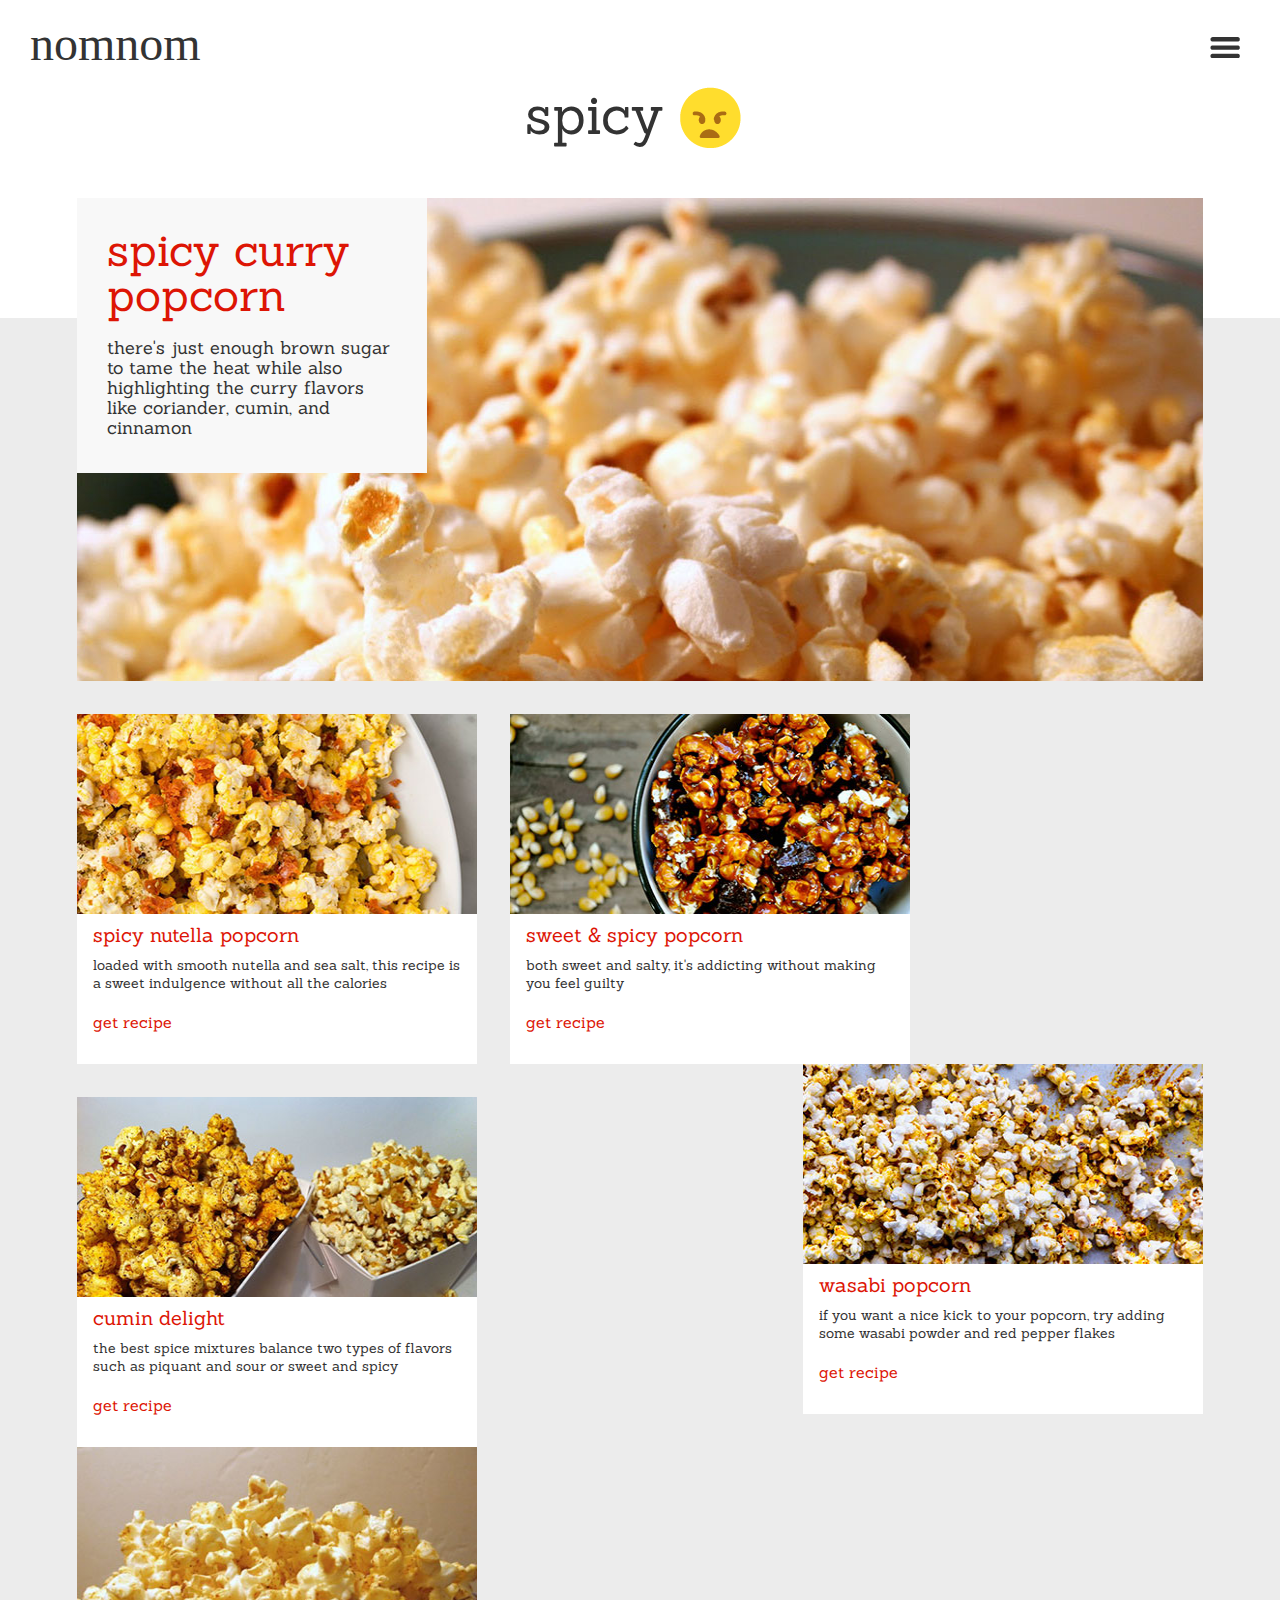
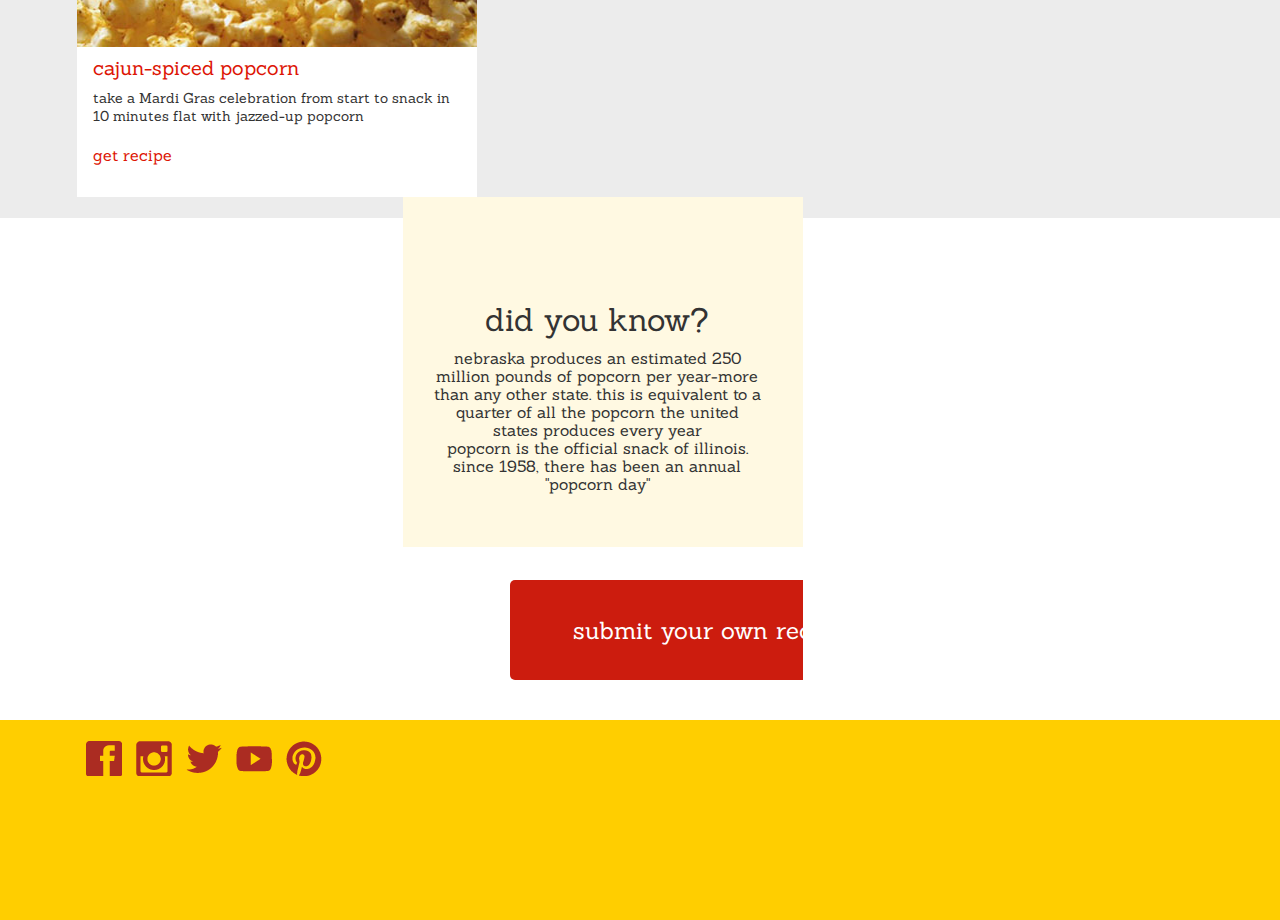
==== commit f5343b86: "UPDATES" ====
--- a/angry.html
+++ b/angry.html
@@ -131,7 +131,7 @@
                                         </div></a>
 
                                     <div class="column-text">
-                                    <p class="column-title"><a href="http://allrecipes.com/recipe/149548/cajun-spiced-popcorn/" target="_blank">Cajun-Spiced Popcorn</a></p>
+                                    <p class="column-title"><a href="http://allrecipes.com/recipe/149548/cajun-spiced-popcorn/" target="_blank">cajun-spiced popcorn</a></p>
 
                                     <p class="column-blurb">take a Mardi Gras celebration from start to snack in 10 minutes flat with jazzed-up popcorn</p>
 
@@ -143,10 +143,10 @@
 
                             <div class="did-you-know">
                                     <div class="did-you-know-text">
-                                        <h1>Did you know?</h1>
-                                        <div class="text-1" style="font-family: Sanchez; font-size: 1em; line-height: 18px; color: #333;">Nebraska produces an estimated 250 million pounds of popcorn per year-more than any other state. This is equivalent to a quarter of all the popcorn the United States produces every year
+                                        <h1>did you know?</h1>
+                                        <div class="text-1" style="font-family: Sanchez; font-size: 1em; line-height: 18px; color: #333;">nebraska produces an estimated 250 million pounds of popcorn per year-more than any other state. this is equivalent to a quarter of all the popcorn the united states produces every year
                                         </div>
-                                        <div class="text-2" style="font-family: Sanchez; font-size: 1em; line-height: 18px; color: #333;">Popcorn is the official snack of Illinois. Since 1958, there has been an annual "Popcorn Day"
+                                        <div class="text-2" style="font-family: Sanchez; font-size: 1em; line-height: 18px; color: #333;">popcorn is the official snack of illinois. since 1958, there has been an annual "popcorn day"
                                         </div>
 <!--                                         <div class="text-3" style="display:none;">Both the American Dietetic Association and the American Diabetes Association say that popcorn can be exchanged for bread for people on weight control diets
                                         </div>
--- a/css/style.css
+++ b/css/style.css
@@ -23,6 +23,25 @@
 
 .container-Cnt {
   background-color: #FFF9E2;
+}
+
+.divider {
+  border-top: 1px solid #FFCE00;
+  width: 88%;
+  margin: 0 auto;
+  margin-top: 5%;
+}
+
+.tag-featured {
+  width: 300px;
+  height: 30px;
+  background-color: #FFCE00;
+  margin: 0 auto;
+  color: white;
+  font-family: Bryant-Bold;
+  font-size: 1.1em;
+  text-align: center;
+  padding-top: .4em;
 }
 
 nav {
@@ -311,7 +330,7 @@
   background-size: cover;
   box-sizing: border-box;
   margin-bottom: 33px;
-  margin-top: 80px;
+  margin-top: 20px;
 }
 
 .tag {
@@ -401,7 +420,7 @@
 
 .title-sad {
   width: 30%;
-  margin-left: 20%;
+  margin-left: 35%;
 }
 
 .title-sad h1 {
@@ -536,11 +555,11 @@
 }
 
 /*sweet & salty*/
-#featured-sweet-salty {
+.featured-sweet-salty {
   margin: auto;
-  width: 90%;
-  height: 70%;
-  background: url("../images/peanut-butter.jpg"); center center no-repeat;
+  width: 88%;
+  height: 69%;
+  background: url("../images/sea-salt-chocolate.jpg"); center center no-repeat;
   position: relative;
   box-sizing: border-box;
 }
@@ -772,7 +791,7 @@
 /*submit your own recipe*/
 .title-submit {
   text-align: center;
-  margin-bottom: 5%;
+  margin-bottom: 3%;
 }
 
 .title-submit h1 {
@@ -781,6 +800,11 @@
   color: #333;
   font-family: "Sanchez";
   display: inline-block;
+}
+
+.create-recipe__info.stats {
+  margin-top: 1.5em;
+  width: 100%;
 }
 
 form {
@@ -853,10 +877,10 @@
 }
 
 .create-recipe .icon--picture.gray {
-  width: 276px;
+  width: 430px;
   height: 185px;
-  background-position: center 43px;
-  background-size: 53%;
+  background-position: center 40px;
+  background-size: 21%;
   position: relative;
   left: 0;
   top: 0;
@@ -864,24 +888,27 @@
   transform: scale(1);
   opacity: .7;
   cursor: pointer;
+  background-repeat: no-repeat;
+  border: 1px dashed #bbb;
 }
 
 .icon--picture.gray {
   background-image: url(http://images.media-allrecipes.com/ar-images/icons/pic-icon-gray.svg);
 }
 
-.create-recipe__info.stats {
-  width: 100%;
+.create-recipe .icon--picture.gray:after {
+  content: "Take a photo";
+  display: block;
+  margin-top: 9.5em;
+  text-align: center;
+  font-size: .8rem;
+  font-family: Sanchez;
 }
 
 .create-recipe__info.stats li {
-  width: 110px;
+  width: 43%;
   white-space: nowrap;
   margin-left: 0;
-  margin-right: 0;
-}
-
-.create-recipe__info.stats li {
   margin-right: 30px;
 }
 
@@ -899,6 +926,7 @@
   border-radius: 0;
   color: #4d4d4d!important;
   font-size: 1rem;
+  padding-top: .5rem;
 }
 
 .create-recipe__info.stats li .italic, .create-recipe__info.stats li .grid-col__video__text {
@@ -924,6 +952,9 @@
   background-color: #B71B0E;
 }
 
+#photoUpload {
+  display: none;
+}
 
 /* RESPONSIVE: Tablet*/
 @media only screen and (min-width: 768px) and (max-width: 1024px) {
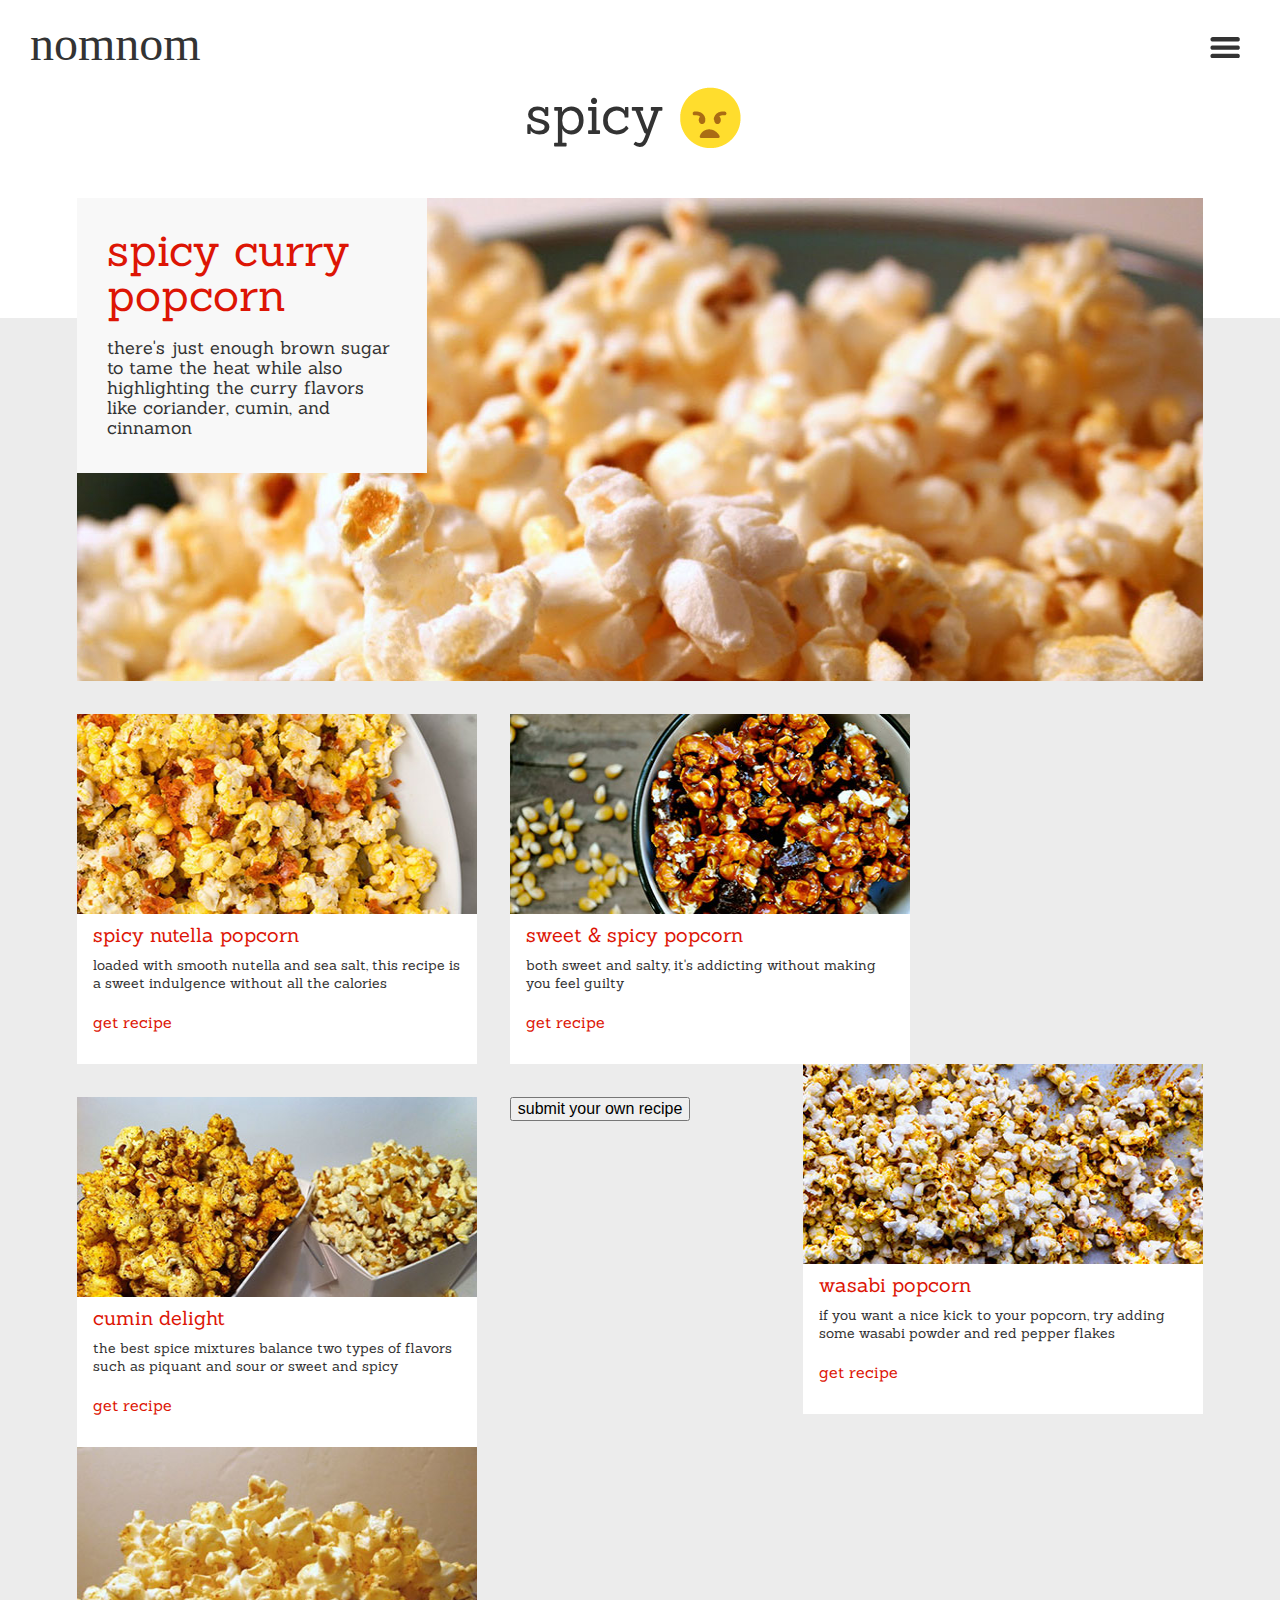
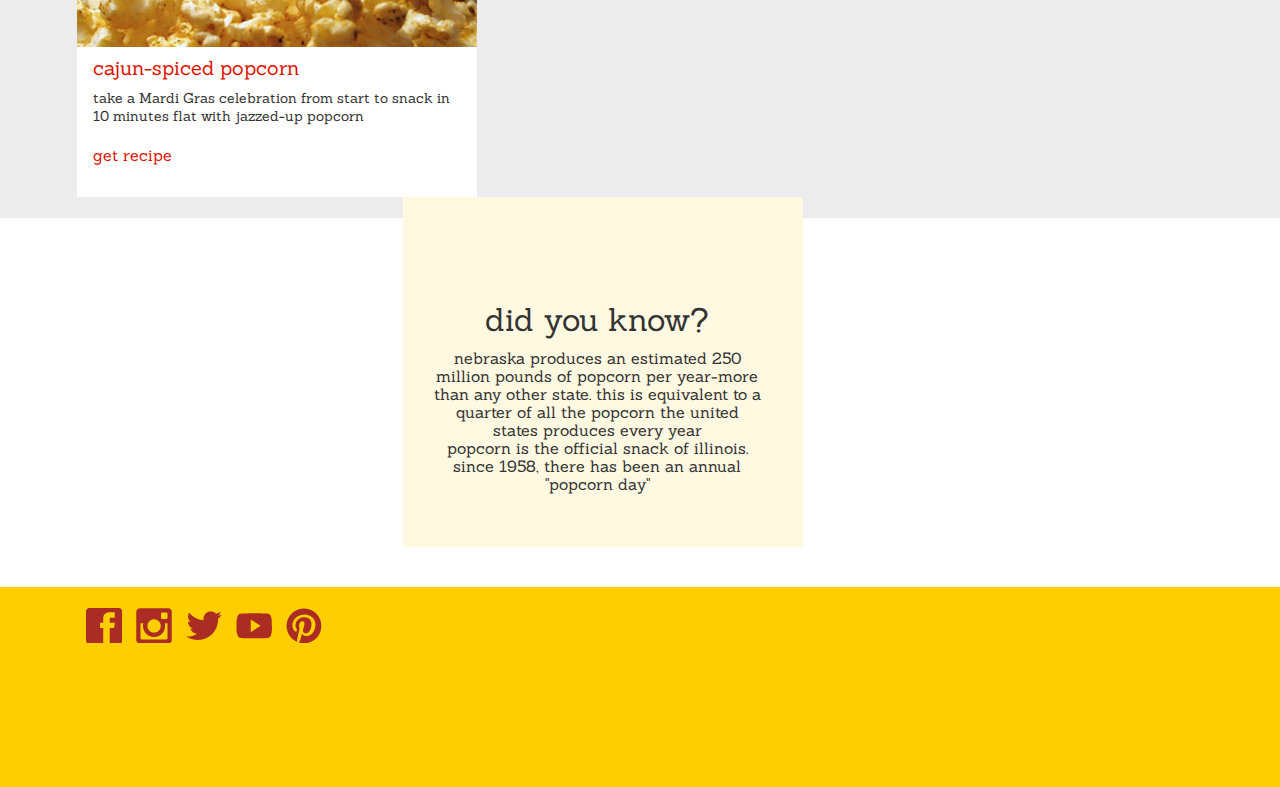
==== commit bccda47f: "updates" ====
--- a/angry.html
+++ b/angry.html
@@ -1,6 +1,7 @@
 <!DOCTYPE html>
     <html>
         <head>
+            <meta name="viewport" content="width=device-width, minimum-scale=1.0, maximum-scale=1.0, user-scalable=no" />
             <meta name=“description” content=“nomnom” />
             <meta name=“keywords” content=“nomnom” />
             <meta name=“author” content=“nomnom” />
@@ -22,24 +23,25 @@
                         <img src="images/hamburger.png">
                 </div>
             </header>
-                <nav>
-                    <div class="cancel-icon">
-                        <img src="images/cancel.png">
-                    </div>
-                    <ul>
-                        <li id="top-item"><a href="happy.html">sweet recipes</a></li>
-                        <li><a href="silly.html">savory recipes</a></li>
-                        <li><a href="angry.html">spicy recipes</a></li>
-                        <li><a href="sad.html">sweet &amp salty recipes</a></li>
-                        <li><a href="history.html">history of popcorn</a></li>
-                        <li id="last-item"><a href="popping-methods.html">traditional popping methods</a></li>
-                    </ul>
-                </nav>
+                    <nav>
+                        <div class="cancel-icon">
+                            <img src="images/cancel.png">
+                        </div>
+                        <ul>
+                            <li id="top-item"><a href="index.html">home</a></li>                            
+                            <li><a href="happy.html">sweet recipes</a></li>
+                            <li><a href="silly.html">savory recipes</a></li>
+                            <li><a href="angry.html">spicy recipes</a></li>
+                            <li><a href="sad.html">sweet &amp salty recipes</a></li>
+                            <li><a href="history.html">history of popcorn</a></li>
+<!--                             <li id="last-item"><a href="popping-methods.html">traditional popping methods</a></li> -->
+                        </ul>
+                    </nav>
 
             <div class="title">
                 <h1>spicy</h1>
                 <div class="small-emoji">
-                    <img src="images/angry-small.png">
+                    <img src="images/angry-small.gif">
                 </div>
             </div>
 
--- a/css/style.css
+++ b/css/style.css
@@ -19,7 +19,6 @@
 .body-bg {
   background-color: #FFF9E2;
 }
-
 
 .container-Cnt {
   background-color: #FFF9E2;
@@ -42,6 +41,10 @@
   font-size: 1.1em;
   text-align: center;
   padding-top: .4em;
+}
+
+.featured-emoji-tag {
+  float: right;
 }
 
 nav {
@@ -551,7 +554,7 @@
 }
 
 .featured-savory .recipe-title {
-  height: 300px;
+  height: 200px;
 }
 
 /*sweet & salty*/
@@ -574,10 +577,6 @@
   box-sizing: border-box;
 }
 
-.featured-savory .recipe-title {
-  height: 300px;
-}
-
 .more-recipes .row-2 {
   margin-top: 383px;
   overflow: hidden;
@@ -650,7 +649,7 @@
   font-family: Sanchez;
 }
 
-.text-1 p {
+.first-text p {
   margin-top: 10px;
   text-align: center;
   font-size: 1.5em;
@@ -669,10 +668,10 @@
   margin-top: 30px;
 }
 
-.text-2 p {
+.second-text p {
   width: 52%;
   text-align: center;
-  margin: 40px 0 100px 340px;
+  margin: 60px 0 100px 340px;
   font-family: Sanchez;
   line-height: 24px;
 }
@@ -680,7 +679,7 @@
 .second {
   background-color: #fff;
   width: 100%;
-  height: 600px;
+  height: 670px;
 }
 
 .second .date p {
@@ -690,11 +689,11 @@
   font-family: Sanchez;
 }
 
-.second .text-2 p {
+.second .second-text p {
   width: 52%;
   text-align: center;
-  margin-top: 100px;
-  margin-left: 340px;
+  margin-top: 80px;
+  margin-bottom: 540px;
   font-family: Sanchez;
 }
 
@@ -716,10 +715,10 @@
   font-family: Sanchez;
 }
 
-.third .text-2 p {
+.third .second-text p {
   width: 52%;
   text-align: center;
-  margin-top: 410px;
+  margin-top: 80px;
   margin-left: 340px;
   font-family: Sanchez;
 }
@@ -736,10 +735,10 @@
   font-family: Sanchez;
 }
 
-.fourth .text-2 p {
+.fourth .second-text p {
   width: 52%;
   text-align: center;
-  margin-top: 410px;
+  margin-top: 80px;
   margin-left: 340px;
   font-family: Sanchez;
 }
@@ -771,7 +770,7 @@
     *zoom: 1;
 }
 
-.submit {
+/*.submit {
   font-family: Sanchez;
   background-color: #CC1C0E;
   border: none;
@@ -786,9 +785,15 @@
 
 .submit:hover {
   background-color: #B71B0E;
-}
+}*/
 
 /*submit your own recipe*/
+.divider-submit {
+  border-top: 1px solid #FFCE00;
+  width: 90%;
+  margin: 0 auto;
+}
+
 .title-submit {
   text-align: center;
   margin-bottom: 3%;
@@ -803,13 +808,13 @@
 }
 
 .create-recipe__info.stats {
-  margin-top: 1.5em;
+  margin-top: 2.7em;
   width: 100%;
 }
 
 form {
   width: 100%;
-  height: 50%;
+  height: 57%;
 }
 
 .create-recipe {
@@ -879,11 +884,11 @@
 .create-recipe .icon--picture.gray {
   width: 430px;
   height: 185px;
-  background-position: center 40px;
+  background-position: center 48px;
   background-size: 21%;
   position: relative;
   left: 0;
-  top: 0;
+  top: 28px;
   display: block;
   transform: scale(1);
   opacity: .7;
@@ -897,9 +902,9 @@
 }
 
 .create-recipe .icon--picture.gray:after {
-  content: "Take a photo";
+  content: "Add a photo";
   display: block;
-  margin-top: 9.5em;
+  margin-top: 10em;
   text-align: center;
   font-size: .8rem;
   font-family: Sanchez;
@@ -927,6 +932,7 @@
   color: #4d4d4d!important;
   font-size: 1rem;
   padding-top: .5rem;
+  border: black;
 }
 
 .create-recipe__info.stats li .italic, .create-recipe__info.stats li .grid-col__video__text {
@@ -1095,7 +1101,7 @@
   margin-bottom: 14px;
 }
 
-/*phone happy*/
+/*phone happy sweet*/
 #recipe {
   background-color: white;
 }
@@ -1110,26 +1116,6 @@
   margin-bottom: 33px;
   margin-top: 80px;
 }
-/*
-.tag {
-  background-color: #CC1C0E;
-  left: 50%;
-  margin-left: -5rem;
-  padding: .75rem .5rem;
-  position: absolute;
-  text-align: center;
-  text-transform: uppercase;
-  top: 82rem;
-  width: 11.25rem;
-  z-index: 2;
-}
-
-.tag p {
-  color: #ffffff;
-  text-align: center;
-  font-style: 1.25em; 
-  font-family: Bryant-Bold;
-}*/
 
 #recipe-title {
   font-family: Sanchez;
@@ -1304,7 +1290,7 @@
 
 .did-you-know-text {
   width: 90%;
-  padding-left: 12%;
+  padding-left: 14%;
   padding-top: 28%;
   text-align: center;
 }
@@ -1313,7 +1299,6 @@
   font-size: 2em;
   font-family: Sanchez;
   color: #333;
-  padding-top: 2%;
   padding-bottom: 4%;
 }
 
@@ -1329,16 +1314,133 @@
   background-color: #CC1C0E;
   border: none;
   width: 94%;
-  height: 100px;
-  margin-top: 33px;
+  height: 10%;
+  margin-top: 3%;
   font-size: 1em;
   color: white;
   border-radius: 5px;
   position: relative;
+  z-index: 9999;
 }
 
 .submit:hover {
   background-color: #B71B0E;
+}
+
+/*phone silly savory*/
+#recipe {
+  background-color: white;
+}
+
+.featured-savory{
+  margin: auto;
+  width: 94%;
+  height: 350px;
+  background: url("../images/lemony-kale.jpg"); center center no-repeat;
+  position: relative;
+  box-sizing: border-box;
+}
+
+.featured-savory .recipe-title {
+  font-family: Sanchez;
+  font-size: 2em;
+  padding-left: 1em;
+  padding-top: 6%;
+  background-color: #F8F8F8;
+  color: #dd1505;
+  width: 100%;
+  height: 40%;
+  margin-top: 10px;
+}
+
+.featured-savory .recipe-title p {
+  padding-top: 4%;
+  font-family: Sanchez;
+  line-height: 20px;
+  font-size: .5em;
+}
+
+.featured-savory .recipe-title a {
+  color: #dd1505;
+}
+
+.did-you-know-text {
+  width: 90%;
+  padding-left: 14%;
+  padding-top: 26%;
+  text-align: center;
+}
+
+/*phone angry spicy*/
+.featured-spicy{
+  margin: auto;
+  width: 94%;
+  height: 350px;
+  background: url("../images/spicy-curry.jpg"); center center no-repeat;
+  position: relative;
+  box-sizing: border-box;
+}
+
+.featured-spicy .recipe-title {
+  font-family: Sanchez;
+  font-size: 2em;
+  padding-left: 1em;
+  padding-top: 6%;
+  background-color: #F8F8F8;
+  color: #dd1505;
+  width: 100%;
+  height: 50%;
+  margin-top: 10px;
+}
+
+.featured-spicy .recipe-title p {
+  padding-top: 4%;
+  font-family: Sanchez;
+  line-height: 20px;
+  font-size: .5em;
+}
+
+/*phone sad sweet & salty*/
+.featured-sweet-salty{
+  margin: auto;
+  width: 94%;
+  height: 350px;
+  background: url("../images/sea-salt-chocolate.jpg"); center center no-repeat;
+  position: relative;
+  box-sizing: border-box;
+}
+
+.featured-sweet-salty .recipe-title {
+  font-family: Sanchez;
+  font-size: 2em;
+  padding-left: 1em;
+  padding-top: 6%;
+  background-color: #F8F8F8;
+  color: #dd1505;
+  width: 100%;
+  height: 60%;
+  margin-top: 10px;
+}
+
+.featured-sweet-salty .recipe-title p {
+  padding-top: 4%;
+  font-family: Sanchez;
+  line-height: 20px;
+  font-size: .5em;
+}
+
+.title-sad {
+  width: 30%;
+  margin-left: 30%;
+  margin-right: 20%;
+}
+
+.title-sad h1 {
+  font-size: 2em;
+  width: 300px;
+  margin-top: 20%;
+  margin-bottom: 1%;
+  color: #333;
 }
 
 /*phone history*/
@@ -1354,7 +1456,7 @@
   font-family: Sanchez;
 }
 
-.text-1 p {
+.first-text p {
   margin-top: 10px;
   position: relative;
   text-align: center;
@@ -1378,6 +1480,82 @@
   text-align: center;
 }
 
+.second-text p {
+  width: 80%;
+  margin: 10% 25% 2% 0%;
+  font-family: Sanchez;
+  line-height: 1em;
+  font-size: 1.1em;
+  padding-left: 12%;
+}
+
+.second {
+  background-color: #FFF;
+  width: 100%;
+  height: 661px;
+}
+
+.second .date p {
+  margin-top: 50px;
+  text-align: center;
+  font-size: 2em;
+  font-family: Sanchez;
+}
+
+.second .second-text p {
+  width: 80%;
+  margin: 10% 25% 2% 0%;
+  font-family: Sanchez;
+  line-height: 1em;
+  font-size: 1.1em;
+  padding-left: 12%;
+}
+
+.third {
+  background-color: #FFF1B6;
+  width: 100%;
+  height: 762px;
+}
+
+.third .date p {
+  margin-top: 50px;
+  text-align: center;
+  font-size: 2em;
+  font-family: Sanchez;
+}
+
+.third .second-text p {
+  width: 80%;
+  margin: 10% 25% 2% 0%;
+  font-family: Sanchez;
+  line-height: 1em;
+  font-size: 1.1em;
+  padding-left: 12%;
+}
+
+.fourth {
+  background-color: #fff;
+  width: 100%;
+  height: 670px;
+}
+
+.fourth .date p {
+  margin-top: 50px;
+  text-align: center;
+  font-size: 2em;
+  font-family: Sanchez;
+}
+
+.fourth .second-text p {
+  width: 80%;
+  margin: 10% 25% 2% 0%;
+  font-family: Sanchez;
+  line-height: 1em;
+  font-size: 1.1em;
+  padding-left: 12%;
+}
+
+/*footer*/
 footer {
   background-color: #ffce00;
   width: 100%;
